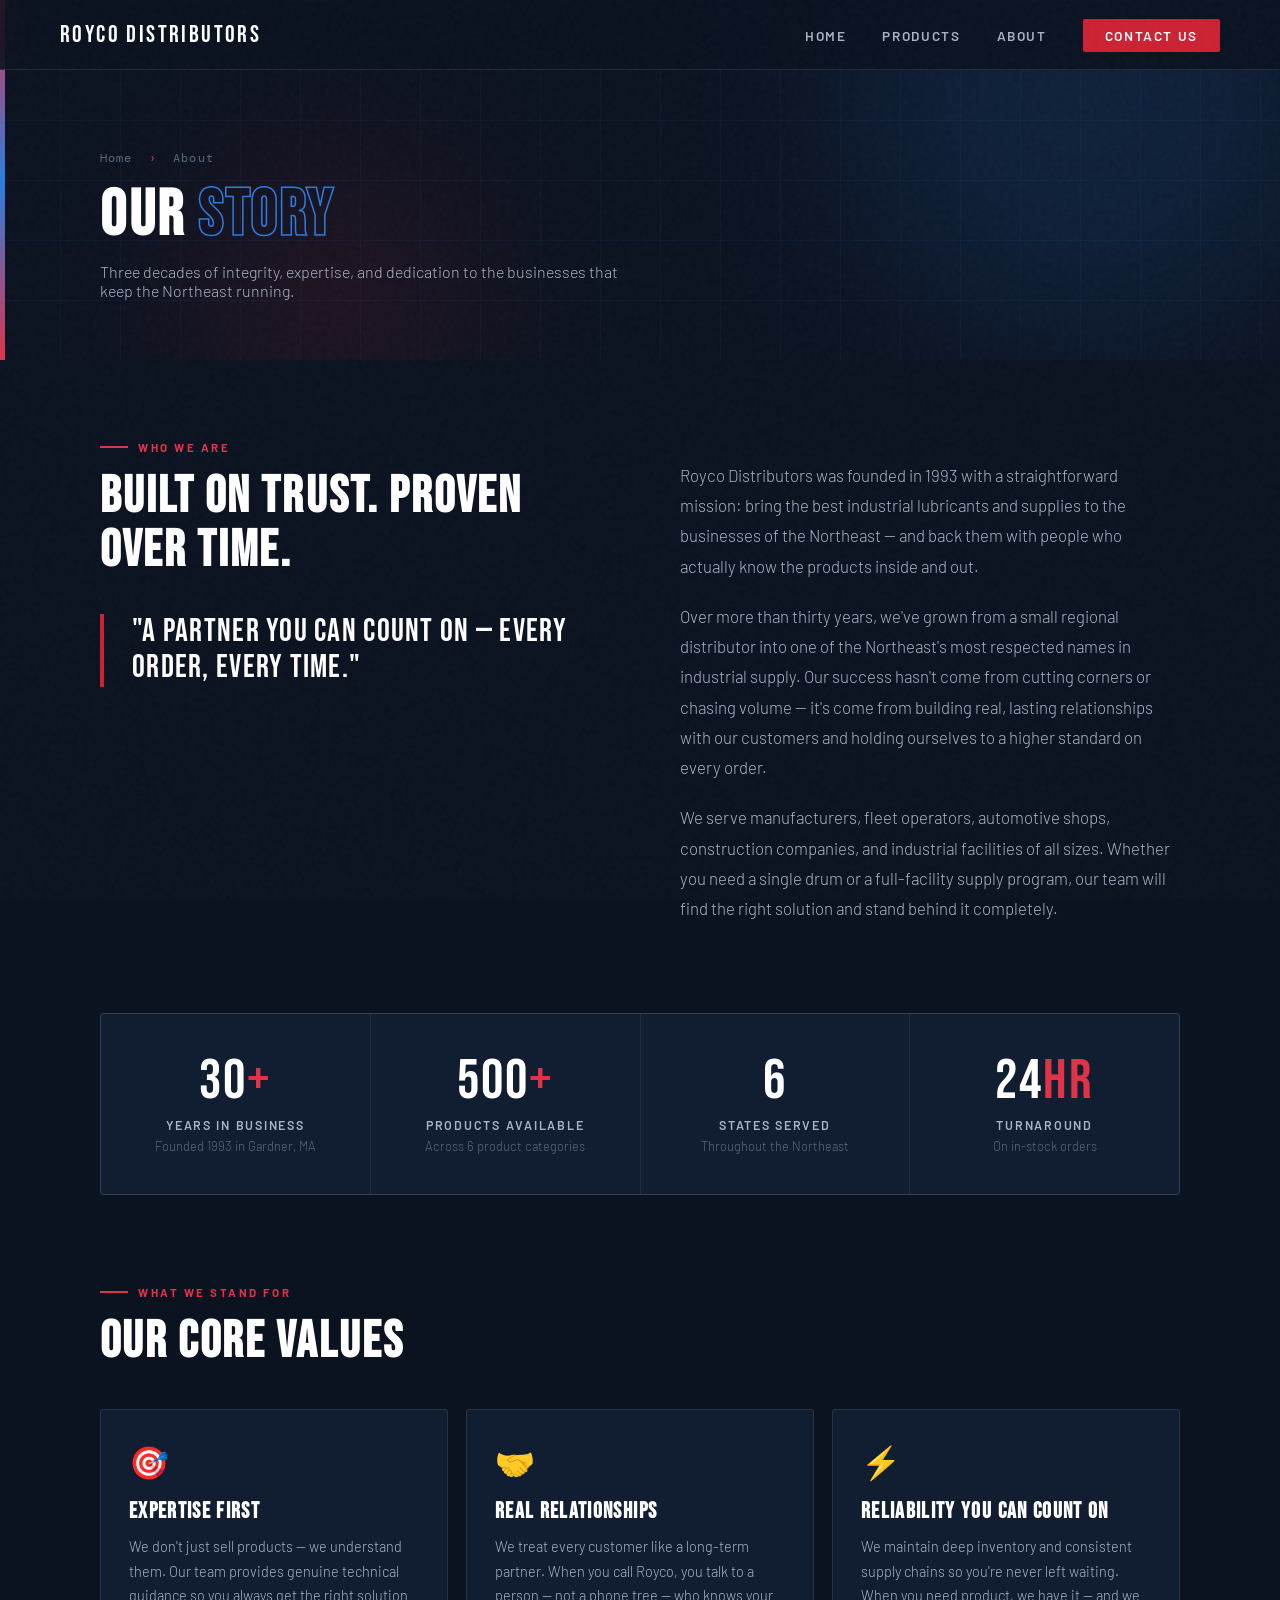
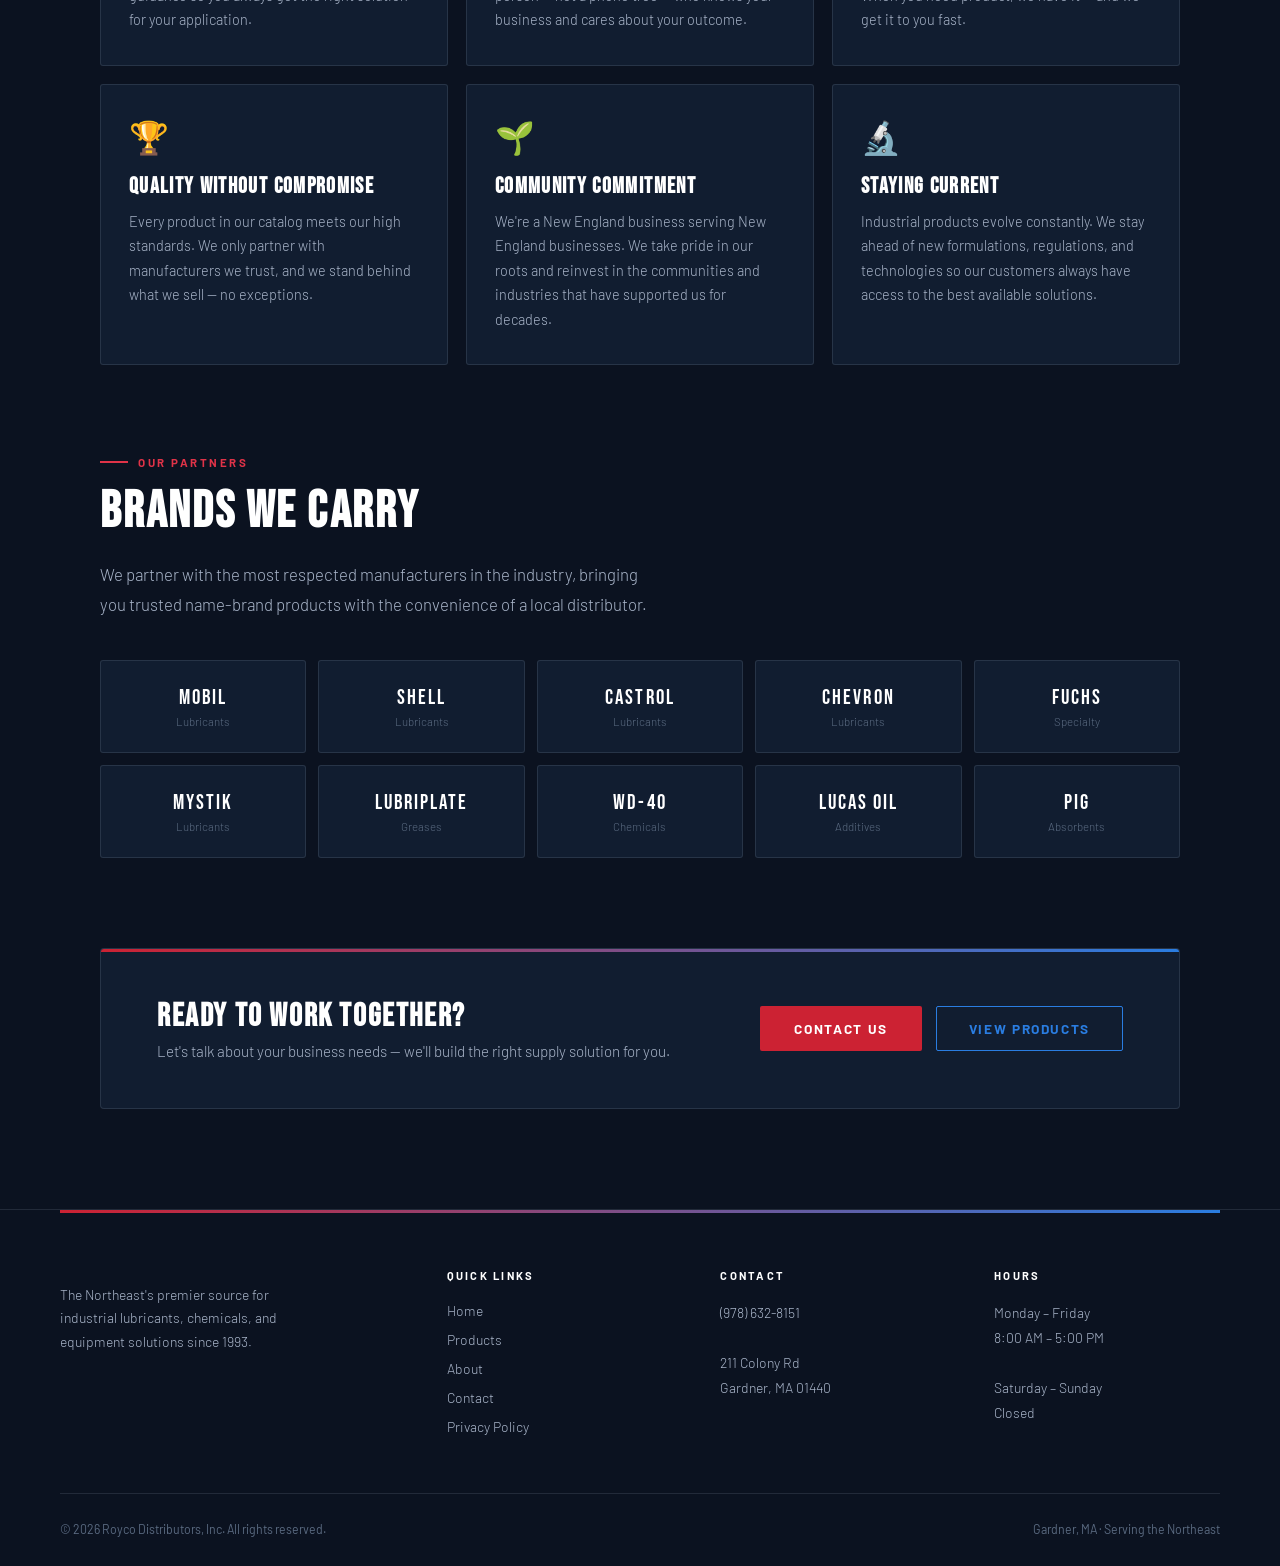
==== pages/about.html @ 805f0af8 "new" ====
<!DOCTYPE html>
<html lang="en">
<head>
    <link rel="icon" href="../favicon.ico" type="image/x-icon">
    <meta charset="UTF-8" />
    <meta name="viewport" content="width=device-width, initial-scale=1.0" />
    <title>About | Royco Distributors</title>
    <meta name="description" content="Learn about Royco Distributors — the Northeast's trusted industrial lubricants and equipment solutions partner since 1993." />
    <link rel="preconnect" href="https://fonts.googleapis.com">
    <link rel="preconnect" href="https://fonts.gstatic.com" crossorigin>
    <link href="https://fonts.googleapis.com/css2?family=Bebas+Neue&family=Barlow:ital,wght@0,300;0,400;0,600;0,700;1,300&family=DM+Mono:wght@300;400&display=swap" rel="stylesheet">
    <link rel="stylesheet" href="../styles.css">
    <style>
        /* ── PAGE HERO ── */
        .page-hero {
            min-height: 360px;
            display: flex;
            align-items: flex-end;
            position: relative;
            overflow: hidden;
            padding-top: 70px;
        }
        .page-hero-grid {
            position: absolute;
            inset: 0;
            background-image:
                linear-gradient(rgba(42,125,225,0.06) 1px, transparent 1px),
                linear-gradient(90deg, rgba(42,125,225,0.06) 1px, transparent 1px);
            background-size: 60px 60px;
            animation: gridPan 22s linear infinite;
        }
        .page-hero-orb {
            position: absolute;
            border-radius: 50%;
            filter: blur(90px);
            opacity: 0.13;
        }
        .page-hero-orb-1 {
            width: 500px; height: 500px;
            background: var(--blue-bright);
            top: -150px; right: -60px;
        }
        .page-hero-orb-2 {
            width: 280px; height: 280px;
            background: var(--red-mid);
            bottom: -80px; left: 15%;
        }
        .page-hero-stripe {
            position: absolute;
            left: 0; top: 0; bottom: 0;
            width: 5px;
            background: linear-gradient(to bottom, var(--red-bright), var(--blue-bright), var(--red-bright));
        }
        .page-hero-inner {
            position: relative;
            z-index: 10;
            max-width: 1200px;
            margin: 0 auto;
            padding: 60px 60px 60px;
            width: 100%;
        }
        .breadcrumb {
            font-family: 'DM Mono', monospace;
            font-size: 0.72rem;
            letter-spacing: 0.1em;
            color: var(--steel);
            margin-bottom: 18px;
        }
        .breadcrumb a { color: var(--steel); text-decoration: none; transition: color 0.25s; }
        .breadcrumb a:hover { color: var(--blue-bright); }
        .breadcrumb span { color: var(--red-bright); margin: 0 8px; }
        .page-title {
            font-family: 'Bebas Neue', sans-serif;
            font-size: clamp(3rem, 5vw, 5rem);
            letter-spacing: 0.04em;
            color: var(--white);
            line-height: 1;
        }
        .page-title em {
            color: transparent;
            -webkit-text-stroke: 1.5px var(--blue-bright);
            font-style: normal;
        }
        .page-subtitle {
            margin-top: 14px;
            font-size: 1rem;
            font-weight: 300;
            color: var(--silver);
            max-width: 520px;
        }

        /* ── ABOUT CONTENT ── */
        .about-content {
            max-width: 1200px;
            margin: 0 auto;
            padding: 80px 60px 100px;
        }

        /* Story section */
        .story-grid {
            display: grid;
            grid-template-columns: 1fr 1fr;
            gap: 80px;
            align-items: start;
            margin-bottom: 90px;
        }
        .story-text .section-body { margin-top: 0; }
        .story-text p + p { margin-top: 18px; }
        .story-pull {
            font-family: 'Bebas Neue', sans-serif;
            font-size: 2rem;
            letter-spacing: 0.04em;
            color: var(--white);
            line-height: 1.15;
            border-left: 4px solid var(--red-mid);
            padding-left: 28px;
            margin: 36px 0;
        }

        /* Stats row */
        .stats-row {
            display: grid;
            grid-template-columns: repeat(4, 1fr);
            gap: 1px;
            background: var(--divider);
            border: 1px solid var(--divider);
            border-radius: 4px;
            overflow: hidden;
            margin-bottom: 90px;
        }
        .stat-block {
            background: var(--navy-mid);
            padding: 40px 30px;
            text-align: center;
            transition: background 0.3s;
        }
        .stat-block:hover { background: var(--navy-light); }
        .stat-block-num {
            font-family: 'Bebas Neue', sans-serif;
            font-size: 3.5rem;
            letter-spacing: 0.04em;
            color: var(--white);
            line-height: 1;
        }
        .stat-block-num span { color: var(--red-bright); }
        .stat-block-label {
            font-size: 0.78rem;
            font-weight: 600;
            letter-spacing: 0.14em;
            text-transform: uppercase;
            color: var(--silver);
            margin-top: 8px;
        }
        .stat-block-sub {
            font-size: 0.8rem;
            font-weight: 300;
            color: var(--steel);
            margin-top: 6px;
        }

        /* Values section */
        .values-section { margin-bottom: 90px; }
        .values-grid {
            display: grid;
            grid-template-columns: repeat(3, 1fr);
            gap: 18px;
            margin-top: 40px;
        }
        .value-card {
            background: var(--navy-mid);
            border: 1px solid var(--divider);
            border-radius: 3px;
            padding: 32px 28px;
            position: relative;
            overflow: hidden;
            transition: border-color 0.3s, transform 0.3s;
        }
        .value-card::after {
            content: '';
            position: absolute;
            bottom: 0; left: 0; right: 0;
            height: 3px;
            background: linear-gradient(90deg, var(--red-mid), var(--blue-bright));
            transform: scaleX(0);
            transform-origin: left;
            transition: transform 0.4s cubic-bezier(0.23,1,0.32,1);
        }
        .value-card:hover {
            border-color: rgba(42,125,225,0.3);
            transform: translateY(-3px);
        }
        .value-card:hover::after { transform: scaleX(1); }
        .value-icon { font-size: 2rem; margin-bottom: 16px; }
        .value-card h3 {
            font-family: 'Bebas Neue', sans-serif;
            font-size: 1.4rem;
            letter-spacing: 0.06em;
            color: var(--white);
            margin-bottom: 10px;
        }
        .value-card p {
            font-size: 0.9rem;
            font-weight: 300;
            color: var(--silver);
            line-height: 1.7;
        }

        /* Brands section */
        .brands-section { margin-bottom: 90px; }
        .brands-grid {
            display: grid;
            grid-template-columns: repeat(5, 1fr);
            gap: 12px;
            margin-top: 40px;
        }
        .brand-card {
            background: var(--navy-mid);
            border: 1px solid var(--divider);
            border-radius: 3px;
            padding: 24px 16px;
            text-align: center;
            transition: border-color 0.3s, transform 0.3s;
        }
        .brand-card:hover {
            border-color: var(--blue-bright);
            transform: translateY(-2px);
        }
        .brand-card-name {
            font-family: 'Bebas Neue', sans-serif;
            font-size: 1.3rem;
            letter-spacing: 0.1em;
            color: var(--white);
        }
        .brand-card-type {
            font-size: 0.72rem;
            font-weight: 300;
            color: var(--steel);
            margin-top: 4px;
        }

        /* CTA strip */
        .about-cta {
            background: var(--navy-mid);
            border: 1px solid var(--divider);
            border-radius: 4px;
            padding: 48px 56px;
            display: flex;
            align-items: center;
            justify-content: space-between;
            gap: 30px;
            flex-wrap: wrap;
            position: relative;
            overflow: hidden;
        }
        .about-cta::before {
            content: '';
            position: absolute;
            top: 0; left: 0; right: 0;
            height: 3px;
            background: linear-gradient(90deg, var(--red-mid), var(--blue-bright));
        }
        .about-cta h3 {
            font-family: 'Bebas Neue', sans-serif;
            font-size: 2rem;
            letter-spacing: 0.05em;
            color: var(--white);
        }
        .about-cta p {
            font-size: 0.95rem;
            font-weight: 300;
            color: var(--silver);
            margin-top: 6px;
        }

        /* ── RESPONSIVE ── */
        @media (max-width: 960px) {
            .page-hero-inner { padding: 48px 24px 48px; }
            .about-content { padding: 60px 24px 80px; }
            .story-grid { grid-template-columns: 1fr; gap: 40px; }
            .stats-row { grid-template-columns: 1fr 1fr; }
            .values-grid { grid-template-columns: 1fr 1fr; }
            .brands-grid { grid-template-columns: repeat(3, 1fr); }
            .about-cta { padding: 36px 28px; }
        }
        @media (max-width: 560px) {
            .values-grid { grid-template-columns: 1fr; }
            .brands-grid { grid-template-columns: repeat(2, 1fr); }
            .stats-row { grid-template-columns: 1fr; }
        }
    </style>
</head>
<body>

    <!-- ── NAVBAR ── -->
    <header class="navbar" id="navbar">
        <a href="../index.html" class="nav-logo">
            <img src="../images/logo.png" alt="Royco Distributors Logo" onerror="this.style.display='none'">
            <span class="nav-logo-text">Royco Distributors</span>
        </a>
        <button class="menu-toggle" id="menuToggle" aria-label="Toggle menu">
            <span></span><span></span><span></span>
        </button>
        <ul class="nav-links" id="navMenu">
            <li><a href="../index.html">Home</a></li>
            <li><a href="products.html">Products</a></li>
            <li><a href="about.html">About</a></li>
            <li><a href="contact.html" class="nav-cta">Contact Us</a></li>
        </ul>
    </header>

    <!-- ── PAGE HERO ── -->
    <section class="page-hero">
        <div class="page-hero-grid"></div>
        <div class="page-hero-orb page-hero-orb-1"></div>
        <div class="page-hero-orb page-hero-orb-2"></div>
        <div class="page-hero-stripe"></div>
        <div class="page-hero-inner">
            <div class="breadcrumb">
                <a href="../index.html">Home</a>
                <span>›</span>
                About
            </div>
            <h1 class="page-title">Our <em>Story</em></h1>
            <p class="page-subtitle">Three decades of integrity, expertise, and dedication to the businesses that keep the Northeast running.</p>
        </div>
    </section>

    <!-- ── MAIN CONTENT ── -->
    <main class="about-content">

        <!-- STORY -->
        <div class="story-grid">
            <div class="reveal-left">
                <div class="section-label">Who We Are</div>
                <h2 class="section-title">Built on Trust. Proven Over Time.</h2>
                <div class="story-pull">"A partner you can count on — every order, every time."</div>
            </div>
            <div class="reveal">
                <p class="section-body">
                    Royco Distributors was founded in 1993 with a straightforward mission: bring the best industrial lubricants and supplies to the businesses of the Northeast — and back them with people who actually know the products inside and out.
                </p>
                <p class="section-body">
                    Over more than thirty years, we've grown from a small regional distributor into one of the Northeast's most respected names in industrial supply. Our success hasn't come from cutting corners or chasing volume — it's come from building real, lasting relationships with our customers and holding ourselves to a higher standard on every order.
                </p>
                <p class="section-body">
                    We serve manufacturers, fleet operators, automotive shops, construction companies, and industrial facilities of all sizes. Whether you need a single drum or a full-facility supply program, our team will find the right solution and stand behind it completely.
                </p>
            </div>
        </div>

        <!-- STATS -->
        <div class="stats-row reveal">
            <div class="stat-block">
                <div class="stat-block-num">30<span>+</span></div>
                <div class="stat-block-label">Years in Business</div>
                <div class="stat-block-sub">Founded 1993 in Gardner, MA</div>
            </div>
            <div class="stat-block">
                <div class="stat-block-num">500<span>+</span></div>
                <div class="stat-block-label">Products Available</div>
                <div class="stat-block-sub">Across 6 product categories</div>
            </div>
            <div class="stat-block">
                <div class="stat-block-num">6</div>
                <div class="stat-block-label">States Served</div>
                <div class="stat-block-sub">Throughout the Northeast</div>
            </div>
            <div class="stat-block">
                <div class="stat-block-num">24<span>hr</span></div>
                <div class="stat-block-label">Turnaround</div>
                <div class="stat-block-sub">On in-stock orders</div>
            </div>
        </div>

        <!-- VALUES -->
        <div class="values-section">
            <div class="reveal">
                <div class="section-label">What We Stand For</div>
                <h2 class="section-title">Our Core Values</h2>
            </div>
            <div class="values-grid">
                <div class="value-card reveal">
                    <div class="value-icon">🎯</div>
                    <h3>Expertise First</h3>
                    <p>We don't just sell products — we understand them. Our team provides genuine technical guidance so you always get the right solution for your application.</p>
                </div>
                <div class="value-card reveal" style="transition-delay:0.1s">
                    <div class="value-icon">🤝</div>
                    <h3>Real Relationships</h3>
                    <p>We treat every customer like a long-term partner. When you call Royco, you talk to a person — not a phone tree — who knows your business and cares about your outcome.</p>
                </div>
                <div class="value-card reveal" style="transition-delay:0.2s">
                    <div class="value-icon">⚡</div>
                    <h3>Reliability You Can Count On</h3>
                    <p>We maintain deep inventory and consistent supply chains so you're never left waiting. When you need product, we have it — and we get it to you fast.</p>
                </div>
                <div class="value-card reveal" style="transition-delay:0.3s">
                    <div class="value-icon">🏆</div>
                    <h3>Quality Without Compromise</h3>
                    <p>Every product in our catalog meets our high standards. We only partner with manufacturers we trust, and we stand behind what we sell — no exceptions.</p>
                </div>
                <div class="value-card reveal" style="transition-delay:0.4s">
                    <div class="value-icon">🌱</div>
                    <h3>Community Commitment</h3>
                    <p>We're a New England business serving New England businesses. We take pride in our roots and reinvest in the communities and industries that have supported us for decades.</p>
                </div>
                <div class="value-card reveal" style="transition-delay:0.5s">
                    <div class="value-icon">🔬</div>
                    <h3>Staying Current</h3>
                    <p>Industrial products evolve constantly. We stay ahead of new formulations, regulations, and technologies so our customers always have access to the best available solutions.</p>
                </div>
            </div>
        </div>

        <!-- BRANDS -->
        <div class="brands-section">
            <div class="reveal">
                <div class="section-label">Our Partners</div>
                <h2 class="section-title">Brands We Carry</h2>
                <p class="section-body" style="max-width:560px">We partner with the most respected manufacturers in the industry, bringing you trusted name-brand products with the convenience of a local distributor.</p>
            </div>
            <div class="brands-grid reveal">
                <div class="brand-card"><div class="brand-card-name">Mobil</div><div class="brand-card-type">Lubricants</div></div>
                <div class="brand-card"><div class="brand-card-name">Shell</div><div class="brand-card-type">Lubricants</div></div>
                <div class="brand-card"><div class="brand-card-name">Castrol</div><div class="brand-card-type">Lubricants</div></div>
                <div class="brand-card"><div class="brand-card-name">Chevron</div><div class="brand-card-type">Lubricants</div></div>
                <div class="brand-card"><div class="brand-card-name">Fuchs</div><div class="brand-card-type">Specialty</div></div>
                <div class="brand-card"><div class="brand-card-name">Mystik</div><div class="brand-card-type">Lubricants</div></div>
                <div class="brand-card"><div class="brand-card-name">Lubriplate</div><div class="brand-card-type">Greases</div></div>
                <div class="brand-card"><div class="brand-card-name">WD-40</div><div class="brand-card-type">Chemicals</div></div>
                <div class="brand-card"><div class="brand-card-name">Lucas Oil</div><div class="brand-card-type">Additives</div></div>
                <div class="brand-card"><div class="brand-card-name">PIG</div><div class="brand-card-type">Absorbents</div></div>
            </div>
        </div>

        <!-- CTA -->
        <div class="about-cta reveal">
            <div>
                <h3>Ready to Work Together?</h3>
                <p>Let's talk about your business needs — we'll build the right supply solution for you.</p>
            </div>
            <div style="display:flex;gap:14px;flex-wrap:wrap;">
                <a href="contact.html" class="btn-primary">Contact Us</a>
                <a href="products.html" class="btn-outline">View Products</a>
            </div>
        </div>

    </main>

    <!-- ── FOOTER ── -->
    <footer class="footer">
        <div class="footer-accent-line"></div>
        <div class="footer-inner">
            <div class="footer-brand">
                <img src="../images/logo.png" alt="Royco Distributors" onerror="this.style.display='none'">
                <p>The Northeast's premier source for industrial lubricants, chemicals, and equipment solutions since 1993.</p>
            </div>
            <div class="footer-col">
                <h5>Quick Links</h5>
                <ul>
                    <li><a href="../index.html">Home</a></li>
                    <li><a href="products.html">Products</a></li>
                    <li><a href="about.html">About</a></li>
                    <li><a href="contact.html">Contact</a></li>
                    <li><a href="privacy.html">Privacy Policy</a></li>
                </ul>
            </div>
            <div class="footer-col">
                <h5>Contact</h5>
                <p>
                    <a href="tel:+19786328151">(978) 632-8151</a><br><br>
                    211 Colony Rd<br>Gardner, MA 01440
                </p>
            </div>
            <div class="footer-col">
                <h5>Hours</h5>
                <p>Monday – Friday<br>8:00 AM – 5:00 PM<br><br>Saturday – Sunday<br>Closed</p>
            </div>
        </div>
        <div class="footer-bottom">
            <p>© <span id="year"></span> Royco Distributors, Inc. All rights reserved.</p>
            <p>Gardner, MA · Serving the Northeast</p>
        </div>
    </footer>

    <script src="../main.js"></script>
</body>
</html>
---- styles.css ----
/* ════════════════════════════════════════════
   ROYCO DISTRIBUTORS — styles.css
   Theme: Navy base · Red & Blue accents
════════════════════════════════════════════ */

:root {
    --navy:       #0b1220;
    --navy-mid:   #111d30;
    --navy-light: #1a2d4a;
    --blue:       #1a4a8a;
    --blue-mid:   #1e5cad;
    --blue-bright:#2a7de1;
    --blue-glow:  rgba(42,125,225,0.25);
    --red:        #b01c2e;
    --red-mid:    #cc2233;
    --red-bright: #e03348;
    --red-glow:   rgba(204,34,51,0.25);
    --white:      #ffffff;
    --off-white:  #eef2f8;
    --silver:     #a8b4c8;
    --steel:      #5a6a80;
    --divider:    rgba(168,180,200,0.15);
}

/* ── RESET & BASE ── */
*, *::before, *::after { box-sizing: border-box; margin: 0; padding: 0; }
html { scroll-behavior: smooth; }

body {
    background: var(--navy);
    color: var(--off-white);
    font-family: 'Barlow', sans-serif;
    overflow-x: hidden;
}

/* ── NOISE TEXTURE OVERLAY ── */
body::after {
    content: '';
    position: fixed;
    inset: 0;
    background-image: url("data:image/svg+xml,%3Csvg viewBox='0 0 200 200' xmlns='http://www.w3.org/2000/svg'%3E%3Cfilter id='n'%3E%3CfeTurbulence type='fractalNoise' baseFrequency='0.85' numOctaves='4' stitchTiles='stitch'/%3E%3C/filter%3E%3Crect width='100%25' height='100%25' filter='url(%23n)'/%3E%3C/svg%3E");
    opacity: 0.03;
    pointer-events: none;
    z-index: 9000;
}

/* ════════════════════════════════
   NAVBAR
════════════════════════════════ */
.navbar {
    position: fixed;
    top: 0; left: 0; right: 0;
    z-index: 500;
    height: 70px;
    display: flex;
    align-items: center;
    justify-content: space-between;
    padding: 0 60px;
    background: rgba(11,18,32,0.85);
    backdrop-filter: blur(16px);
    border-bottom: 1px solid var(--divider);
    transition: background 0.4s ease, border-color 0.4s;
}
.navbar.scrolled {
    background: rgba(11,18,32,0.98);
    border-bottom-color: rgba(42,125,225,0.25);
}
.nav-logo {
    display: flex;
    align-items: center;
    gap: 12px;
    text-decoration: none;
}
.nav-logo img {
    height: 42px;
    object-fit: contain;
}
.nav-logo-text {
    font-family: 'Bebas Neue', sans-serif;
    font-size: 1.5rem;
    letter-spacing: 0.1em;
    color: var(--white);
}
.nav-links {
    display: flex;
    gap: 36px;
    list-style: none;
}
.nav-links a {
    text-decoration: none;
    font-size: 0.85rem;
    font-weight: 600;
    letter-spacing: 0.12em;
    text-transform: uppercase;
    color: var(--silver);
    position: relative;
    transition: color 0.25s;
}
.nav-links a::after {
    content: '';
    position: absolute;
    bottom: -4px; left: 0; right: 0;
    height: 2px;
    background: var(--red-bright);
    transform: scaleX(0);
    transform-origin: left;
    transition: transform 0.3s cubic-bezier(0.23,1,0.32,1);
}
.nav-links a:hover { color: var(--white); }
.nav-links a:hover::after { transform: scaleX(1); }
.nav-cta {
    background: var(--red-mid) !important;
    color: var(--white) !important;
    padding: 8px 22px;
    border-radius: 2px;
}
.nav-cta::after { display: none !important; }
.nav-cta:hover { background: var(--red-bright) !important; }

.menu-toggle {
    display: none;
    flex-direction: column;
    gap: 5px;
    background: none;
    border: none;
    cursor: pointer;
    padding: 6px;
}
.menu-toggle span {
    display: block;
    width: 26px; height: 2px;
    background: var(--silver);
    transition: all 0.3s;
}

/* ════════════════════════════════
   HERO
════════════════════════════════ */
.hero {
    min-height: 100vh;
    display: flex;
    align-items: center;
    position: relative;
    overflow: hidden;
    padding-top: 70px;
}

.hero-grid {
    position: absolute;
    inset: 0;
    background-image:
        linear-gradient(rgba(42,125,225,0.06) 1px, transparent 1px),
        linear-gradient(90deg, rgba(42,125,225,0.06) 1px, transparent 1px);
    background-size: 60px 60px;
    animation: gridPan 22s linear infinite;
}
@keyframes gridPan {
    0%   { background-position: 0 0; }
    100% { background-position: 60px 60px; }
}

.hero-accent {
    position: absolute;
    top: 0; right: 0;
    width: 45%;
    height: 100%;
    background: linear-gradient(135deg, transparent 0%, var(--navy-light) 40%, var(--blue) 100%);
    clip-path: polygon(20% 0, 100% 0, 100% 100%, 0% 100%);
    opacity: 0.4;
}

.hero-orb {
    position: absolute;
    border-radius: 50%;
    filter: blur(80px);
    opacity: 0.16;
    animation: orbFloat 8s ease-in-out infinite;
}
.hero-orb-1 {
    width: 520px; height: 520px;
    background: var(--blue-bright);
    top: -80px; right: 8%;
}
.hero-orb-2 {
    width: 320px; height: 320px;
    background: var(--red-mid);
    bottom: 8%; left: 4%;
    animation-delay: -3.5s;
}
@keyframes orbFloat {
    0%, 100% { transform: translateY(0) scale(1); }
    50%       { transform: translateY(-28px) scale(1.04); }
}

.hero-stripe {
    position: absolute;
    left: 0; top: 0; bottom: 0;
    width: 5px;
    background: linear-gradient(to bottom, var(--red-bright), var(--blue-bright), var(--red-bright));
}

.hero-inner {
    position: relative;
    z-index: 10;
    max-width: 1200px;
    margin: 0 auto;
    padding: 0 60px;
    display: grid;
    grid-template-columns: 1.1fr 0.9fr;
    gap: 60px;
    align-items: center;
}

.hero-badge {
    display: inline-flex;
    align-items: center;
    gap: 8px;
    background: rgba(176,28,46,0.12);
    border: 1px solid rgba(224,51,72,0.3);
    color: var(--red-bright);
    font-size: 0.72rem;
    font-weight: 700;
    letter-spacing: 0.18em;
    text-transform: uppercase;
    padding: 6px 14px;
    border-radius: 2px;
    margin-bottom: 28px;
    animation: fadeUp 0.8s ease both;
}
.hero-badge::before {
    content: '';
    width: 6px; height: 6px;
    background: var(--red-bright);
    border-radius: 50%;
    animation: blink 1.8s ease infinite;
}
@keyframes blink {
    0%, 100% { opacity: 1; }
    50%       { opacity: 0.3; }
}

.hero-title {
    font-family: 'Bebas Neue', sans-serif;
    font-size: clamp(3.5rem, 6vw, 6.2rem);
    line-height: 0.95;
    letter-spacing: 0.02em;
    color: var(--white);
    animation: fadeUp 0.8s 0.15s ease both;
}
.hero-title .outline {
    color: transparent;
    -webkit-text-stroke: 1.5px var(--blue-bright);
}

.hero-sub {
    margin-top: 24px;
    font-size: 1.05rem;
    font-weight: 300;
    line-height: 1.75;
    color: var(--silver);
    max-width: 460px;
    animation: fadeUp 0.8s 0.3s ease both;
}

.hero-actions {
    margin-top: 40px;
    display: flex;
    gap: 16px;
    flex-wrap: wrap;
    animation: fadeUp 0.8s 0.45s ease both;
}

/* ── BUTTONS ── */
.btn-primary {
    background: var(--red-mid);
    color: var(--white);
    padding: 14px 34px;
    text-decoration: none;
    font-weight: 700;
    font-size: 0.85rem;
    letter-spacing: 0.12em;
    text-transform: uppercase;
    border-radius: 2px;
    position: relative;
    overflow: hidden;
    display: inline-block;
    transition: background 0.3s, transform 0.2s;
}
.btn-primary::before {
    content: '';
    position: absolute;
    inset: 0;
    background: linear-gradient(90deg, transparent, rgba(255,255,255,0.1), transparent);
    transform: translateX(-100%);
    transition: transform 0.5s;
}
.btn-primary:hover { background: var(--red-bright); transform: translateY(-2px); }
.btn-primary:hover::before { transform: translateX(100%); }

.btn-outline {
    background: transparent;
    color: var(--blue-bright);
    padding: 13px 32px;
    text-decoration: none;
    font-weight: 700;
    font-size: 0.85rem;
    letter-spacing: 0.12em;
    text-transform: uppercase;
    border-radius: 2px;
    border: 1.5px solid var(--blue-bright);
    display: inline-block;
    transition: background 0.3s, color 0.3s, transform 0.2s;
}
.btn-outline:hover {
    background: var(--blue-bright);
    color: var(--white);
    transform: translateY(-2px);
}

/* ── HERO STATS ── */
.hero-stats {
    display: flex;
    flex-direction: column;
    gap: 20px;
    animation: fadeLeft 0.9s 0.5s ease both;
}
.stat-card {
    background: rgba(17,29,48,0.7);
    border: 1px solid var(--divider);
    border-left: 4px solid var(--red-mid);
    padding: 22px 28px;
    border-radius: 2px;
    backdrop-filter: blur(10px);
    transition: border-left-color 0.3s, transform 0.3s;
}
.stat-card:hover {
    border-left-color: var(--blue-bright);
    transform: translateX(6px);
}
.stat-num {
    font-family: 'Bebas Neue', sans-serif;
    font-size: 3rem;
    letter-spacing: 0.04em;
    color: var(--white);
    line-height: 1;
}
.stat-num sup { color: var(--red-bright); font-size: 1.5rem; }
.stat-label {
    font-size: 0.8rem;
    font-weight: 600;
    letter-spacing: 0.12em;
    text-transform: uppercase;
    color: var(--silver);
    margin-top: 4px;
}

/* ── SCROLL INDICATOR ── */
.scroll-indicator {
    position: absolute;
    bottom: 36px;
    left: 50%;
    transform: translateX(-50%);
    display: flex;
    flex-direction: column;
    align-items: center;
    gap: 8px;
    color: var(--steel);
    font-size: 0.68rem;
    letter-spacing: 0.2em;
    text-transform: uppercase;
    animation: fadeUp 1s 1.2s ease both;
}
.scroll-line {
    width: 1px; height: 48px;
    background: linear-gradient(to bottom, var(--red-bright), transparent);
    animation: scrollPulse 2s ease infinite;
}
@keyframes scrollPulse {
    0%   { opacity: 0; transform: scaleY(0); transform-origin: top; }
    60%  { opacity: 1; }
    100% { opacity: 0; transform: scaleY(1); transform-origin: top; }
}

/* ════════════════════════════════
   BRAND TICKER
════════════════════════════════ */
.trusted-bar {
    background: var(--navy-mid);
    border-top: 1px solid var(--divider);
    border-bottom: 1px solid var(--divider);
    padding: 18px 60px;
    display: flex;
    align-items: center;
    gap: 28px;
    overflow: hidden;
}
.trusted-label {
    font-size: 0.7rem;
    font-weight: 700;
    letter-spacing: 0.2em;
    text-transform: uppercase;
    color: var(--steel);
    white-space: nowrap;
    flex-shrink: 0;
}
.trusted-divider {
    width: 1px; height: 22px;
    background: var(--divider);
    flex-shrink: 0;
}
.brand-scroll { overflow: hidden; flex: 1; display: flex; }
.brand-ticker {
    display: flex;
    gap: 56px;
    animation: ticker 22s linear infinite;
    white-space: nowrap;
}
.brand-ticker span {
    font-family: 'Bebas Neue', sans-serif;
    font-size: 1.1rem;
    letter-spacing: 0.12em;
    color: var(--steel);
    transition: color 0.3s;
    cursor: default;
}
.brand-ticker span:hover { color: var(--blue-bright); }
@keyframes ticker {
    0%   { transform: translateX(0); }
    100% { transform: translateX(-50%); }
}

/* ════════════════════════════════
   SHARED SECTION ELEMENTS
════════════════════════════════ */
.section-label {
    font-size: 0.72rem;
    font-weight: 700;
    letter-spacing: 0.22em;
    text-transform: uppercase;
    color: var(--red-bright);
    margin-bottom: 16px;
    display: flex;
    align-items: center;
    gap: 10px;
}
.section-label::before {
    content: '';
    display: block;
    width: 28px; height: 2px;
    background: var(--red-bright);
}
.section-title {
    font-family: 'Bebas Neue', sans-serif;
    font-size: clamp(2.5rem, 4vw, 3.8rem);
    letter-spacing: 0.04em;
    line-height: 1.05;
    color: var(--white);
}
.section-body {
    margin-top: 20px;
    font-size: 1.05rem;
    font-weight: 300;
    line-height: 1.8;
    color: var(--silver);
}

/* ════════════════════════════════
   ABOUT SECTION
════════════════════════════════ */
.about-section {
    padding: 110px 60px;
    max-width: 1200px;
    margin: 0 auto;
    display: grid;
    grid-template-columns: 1fr 1.15fr;
    gap: 80px;
    align-items: center;
}
.about-cards {
    display: grid;
    grid-template-columns: 1fr 1fr;
    gap: 14px;
}
.about-card {
    background: var(--navy-mid);
    border: 1px solid var(--divider);
    border-radius: 3px;
    padding: 26px 22px;
    position: relative;
    overflow: hidden;
    transition: border-color 0.3s, transform 0.3s;
}
.about-card:first-child { grid-column: span 2; }
.about-card::before {
    content: '';
    position: absolute;
    top: 0; left: 0; right: 0;
    height: 3px;
    background: linear-gradient(90deg, var(--red-mid), var(--blue-bright));
}
.about-card:hover {
    border-color: rgba(42,125,225,0.3);
    transform: translateY(-3px);
}
.about-card-icon { font-size: 1.8rem; margin-bottom: 10px; }
.about-card h4 {
    font-family: 'Bebas Neue', sans-serif;
    font-size: 1.25rem;
    letter-spacing: 0.06em;
    color: var(--white);
    margin-bottom: 7px;
}
.about-card p {
    font-size: 0.88rem;
    font-weight: 300;
    color: var(--silver);
    line-height: 1.65;
}

/* ════════════════════════════════
   PRODUCTS SECTION
════════════════════════════════ */
.products-section {
    background: var(--navy-mid);
    border-top: 1px solid var(--divider);
    border-bottom: 1px solid var(--divider);
    padding: 110px 60px;
}
.products-inner { max-width: 1200px; margin: 0 auto; }
.products-header {
    display: flex;
    align-items: flex-end;
    justify-content: space-between;
    margin-bottom: 56px;
    flex-wrap: wrap;
    gap: 20px;
}
.products-grid {
    display: grid;
    grid-template-columns: repeat(3, 1fr);
    gap: 18px;
}
.product-card {
    background: var(--navy);
    border: 1px solid var(--divider);
    border-radius: 3px;
    padding: 34px 28px 52px;
    position: relative;
    overflow: hidden;
    transition: border-color 0.35s, transform 0.35s, box-shadow 0.35s;
}
.product-card::after {
    content: '';
    position: absolute;
    inset: 0;
    background: linear-gradient(135deg, rgba(26,76,138,0.07), transparent 60%);
    opacity: 0;
    transition: opacity 0.35s;
}
.product-card:hover {
    border-color: var(--blue-bright);
    transform: translateY(-5px);
    box-shadow: 0 20px 60px rgba(42,125,225,0.1);
}
.product-card:hover::after { opacity: 1; }
.product-num {
    font-family: 'DM Mono', monospace;
    font-size: 0.68rem;
    color: var(--steel);
    letter-spacing: 0.1em;
    margin-bottom: 18px;
}
.product-icon {
    width: 46px; height: 46px;
    background: rgba(176,28,46,0.1);
    border: 1px solid rgba(176,28,46,0.22);
    border-radius: 4px;
    display: flex;
    align-items: center;
    justify-content: center;
    font-size: 1.3rem;
    margin-bottom: 18px;
    transition: background 0.3s, border-color 0.3s;
}
.product-card:hover .product-icon {
    background: rgba(42,125,225,0.12);
    border-color: rgba(42,125,225,0.28);
}
.product-card h3 {
    font-family: 'Bebas Neue', sans-serif;
    font-size: 1.45rem;
    letter-spacing: 0.06em;
    color: var(--white);
    margin-bottom: 10px;
}
.product-card p {
    font-size: 0.88rem;
    font-weight: 300;
    color: var(--silver);
    line-height: 1.65;
}
.product-arrow {
    position: absolute;
    bottom: 24px; right: 24px;
    width: 30px; height: 30px;
    border: 1px solid var(--divider);
    border-radius: 50%;
    display: flex;
    align-items: center;
    justify-content: center;
    color: var(--steel);
    font-size: 0.85rem;
    transition: all 0.3s;
}
.product-card:hover .product-arrow {
    border-color: var(--blue-bright);
    color: var(--blue-bright);
    transform: translate(2px, -2px);
}

/* ════════════════════════════════
   WHY ROYCO
════════════════════════════════ */
.why-section {
    padding: 110px 60px;
    max-width: 1200px;
    margin: 0 auto;
}
.why-header { text-align: center; margin-bottom: 56px; }
.why-header .section-label { justify-content: center; }
.why-grid {
    display: grid;
    grid-template-columns: repeat(4, 1fr);
    gap: 1px;
    background: var(--divider);
    border: 1px solid var(--divider);
    border-radius: 4px;
    overflow: hidden;
}
.why-item {
    background: var(--navy);
    padding: 38px 26px;
    transition: background 0.3s;
}
.why-item:hover { background: var(--navy-mid); }
.why-icon { font-size: 1.9rem; margin-bottom: 16px; }
.why-item h4 {
    font-family: 'Bebas Neue', sans-serif;
    font-size: 1.2rem;
    letter-spacing: 0.06em;
    color: var(--white);
    margin-bottom: 10px;
}
.why-item p {
    font-size: 0.87rem;
    font-weight: 300;
    color: var(--silver);
    line-height: 1.65;
}

/* ════════════════════════════════
   CTA SECTION
════════════════════════════════ */
.cta-section {
    position: relative;
    overflow: hidden;
    background: var(--navy-mid);
    border-top: 1px solid var(--divider);
}
.cta-bg {
    position: absolute;
    inset: 0;
    background:
        radial-gradient(ellipse at 15% 50%, rgba(176,28,46,0.15) 0%, transparent 55%),
        radial-gradient(ellipse at 85% 50%, rgba(26,76,138,0.2) 0%, transparent 55%);
}
.cta-inner {
    position: relative;
    z-index: 10;
    max-width: 760px;
    margin: 0 auto;
    padding: 110px 60px;
    text-align: center;
}
.cta-eyebrow {
    font-size: 0.72rem;
    font-weight: 700;
    letter-spacing: 0.2em;
    text-transform: uppercase;
    color: var(--blue-bright);
    margin-bottom: 18px;
}
.cta-title {
    font-family: 'Bebas Neue', sans-serif;
    font-size: clamp(2.8rem, 5vw, 4.5rem);
    letter-spacing: 0.04em;
    color: var(--white);
    line-height: 1.05;
}
.cta-sub {
    margin-top: 18px;
    font-size: 1.05rem;
    font-weight: 300;
    color: var(--silver);
    line-height: 1.7;
}
.cta-actions {
    margin-top: 44px;
    display: flex;
    gap: 16px;
    justify-content: center;
    flex-wrap: wrap;
}
.cta-phone {
    margin-top: 28px;
    font-family: 'DM Mono', monospace;
    font-size: 0.88rem;
    color: var(--steel);
    letter-spacing: 0.08em;
}
.cta-phone a {
    color: var(--blue-bright);
    text-decoration: none;
    transition: color 0.25s;
}
.cta-phone a:hover { color: var(--white); }

/* ════════════════════════════════
   FOOTER
════════════════════════════════ */
.footer {
    background: var(--navy);
    border-top: 1px solid var(--divider);
    padding: 0 60px 30px;
}
.footer-accent-line {
    width: 100%;
    height: 3px;
    background: linear-gradient(90deg, var(--red-mid), var(--blue-bright), var(--red-mid));
    background-size: 200% 100%;
    animation: lineShift 4s linear infinite;
    margin-bottom: 56px;
}
@keyframes lineShift {
    0%   { background-position: 0% 0; }
    100% { background-position: 200% 0; }
}
.footer-inner {
    max-width: 1200px;
    margin: 0 auto;
    display: grid;
    grid-template-columns: 1.5fr 1fr 1fr 1fr;
    gap: 48px;
    padding-bottom: 48px;
    border-bottom: 1px solid var(--divider);
}
.footer-brand img { height: 36px; object-fit: contain; }
.footer-brand p {
    margin-top: 14px;
    font-size: 0.87rem;
    font-weight: 300;
    color: var(--silver);
    line-height: 1.7;
    max-width: 230px;
}
.footer-col h5 {
    font-size: 0.7rem;
    font-weight: 700;
    letter-spacing: 0.2em;
    text-transform: uppercase;
    color: var(--white);
    margin-bottom: 18px;
}
.footer-col ul { list-style: none; }
.footer-col ul li { margin-bottom: 10px; }
.footer-col ul li a, .footer-col a {
    text-decoration: none;
    font-size: 0.87rem;
    font-weight: 300;
    color: var(--silver);
    transition: color 0.25s;
}
.footer-col ul li a:hover, .footer-col a:hover { color: var(--blue-bright); }
.footer-col p {
    font-size: 0.87rem;
    font-weight: 300;
    color: var(--silver);
    line-height: 1.8;
}
.footer-bottom {
    max-width: 1200px;
    margin: 0 auto;
    padding-top: 28px;
    display: flex;
    align-items: center;
    justify-content: space-between;
    flex-wrap: wrap;
    gap: 10px;
}
.footer-bottom p {
    font-size: 0.77rem;
    color: var(--steel);
}

/* ════════════════════════════════
   SCROLL REVEAL ANIMATIONS
════════════════════════════════ */
@keyframes fadeUp {
    from { opacity: 0; transform: translateY(28px); }
    to   { opacity: 1; transform: translateY(0); }
}
@keyframes fadeLeft {
    from { opacity: 0; transform: translateX(36px); }
    to   { opacity: 1; transform: translateX(0); }
}
.reveal {
    opacity: 0;
    transform: translateY(26px);
    transition: opacity 0.7s ease, transform 0.7s ease;
}
.reveal-left {
    opacity: 0;
    transform: translateX(-28px);
    transition: opacity 0.7s ease, transform 0.7s ease;
}
.reveal.visible, .reveal-left.visible {
    opacity: 1;
    transform: none;
}

/* ════════════════════════════════
   RESPONSIVE
════════════════════════════════ */
@media (max-width: 960px) {
    .navbar { padding: 0 24px; }
    .nav-links { display: none; }
    .nav-links.open {
        display: flex;
        flex-direction: column;
        position: fixed;
        top: 70px; left: 0; right: 0;
        background: rgba(11,18,32,0.98);
        border-bottom: 1px solid var(--divider);
        padding: 20px 24px 28px;
        gap: 18px;
        backdrop-filter: blur(16px);
    }
    .menu-toggle { display: flex; }
    .hero-inner { grid-template-columns: 1fr; padding: 30px 24px 60px; gap: 36px; }
    .hero-stats { flex-direction: row; flex-wrap: wrap; gap: 14px; }
    .stat-card { flex: 1; min-width: 140px; }
    .about-section { grid-template-columns: 1fr; padding: 60px 24px; gap: 40px; }
    .products-section { padding: 60px 24px; }
    .products-grid { grid-template-columns: 1fr 1fr; }
    .why-section { padding: 60px 24px; }
    .why-grid { grid-template-columns: 1fr 1fr; }
    .cta-inner { padding: 70px 24px; }
    .footer { padding: 0 24px 24px; }
    .footer-inner { grid-template-columns: 1fr 1fr; gap: 32px; }
    .trusted-bar { padding: 16px 24px; }
}
@media (max-width: 560px) {
    .products-grid { grid-template-columns: 1fr; }
    .why-grid { grid-template-columns: 1fr; }
    .footer-inner { grid-template-columns: 1fr; }
    .about-cards { grid-template-columns: 1fr; }
    .about-card:first-child { grid-column: span 1; }
    .hero-title { font-size: 3rem; }
}
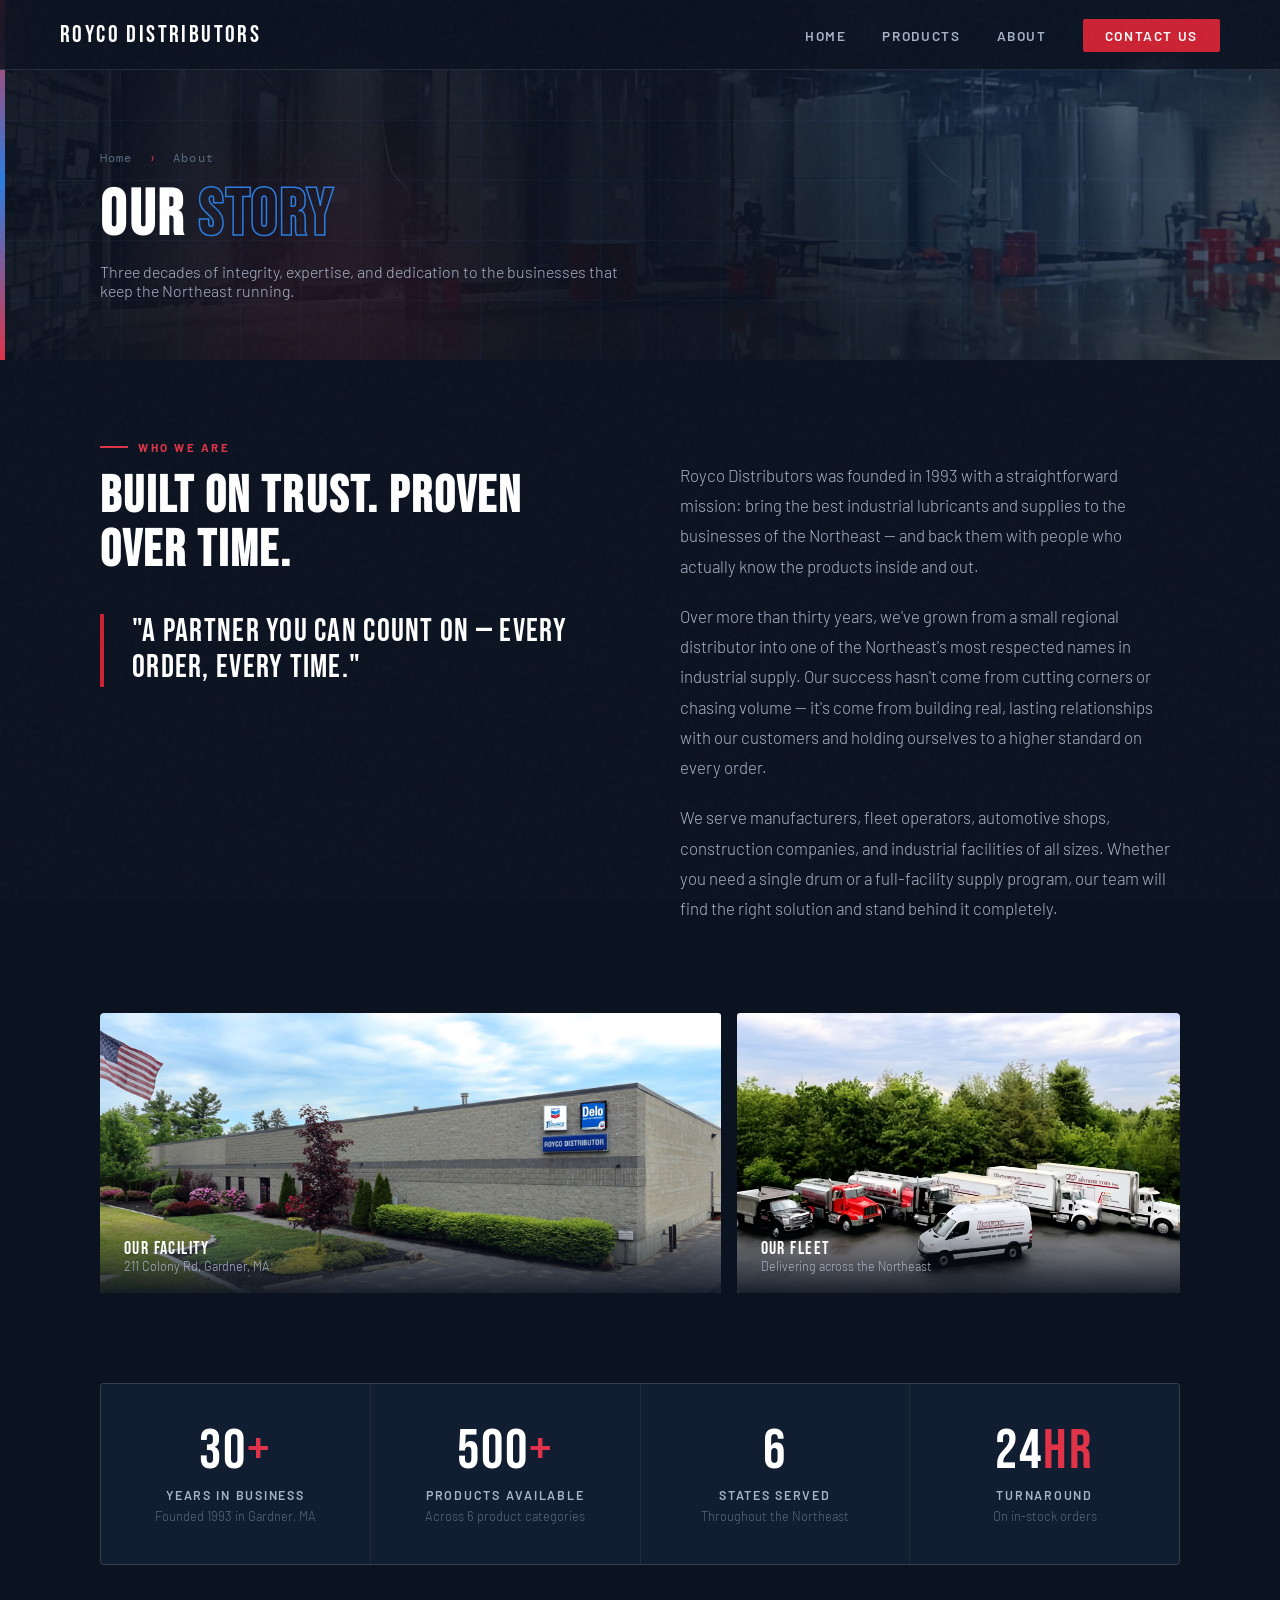
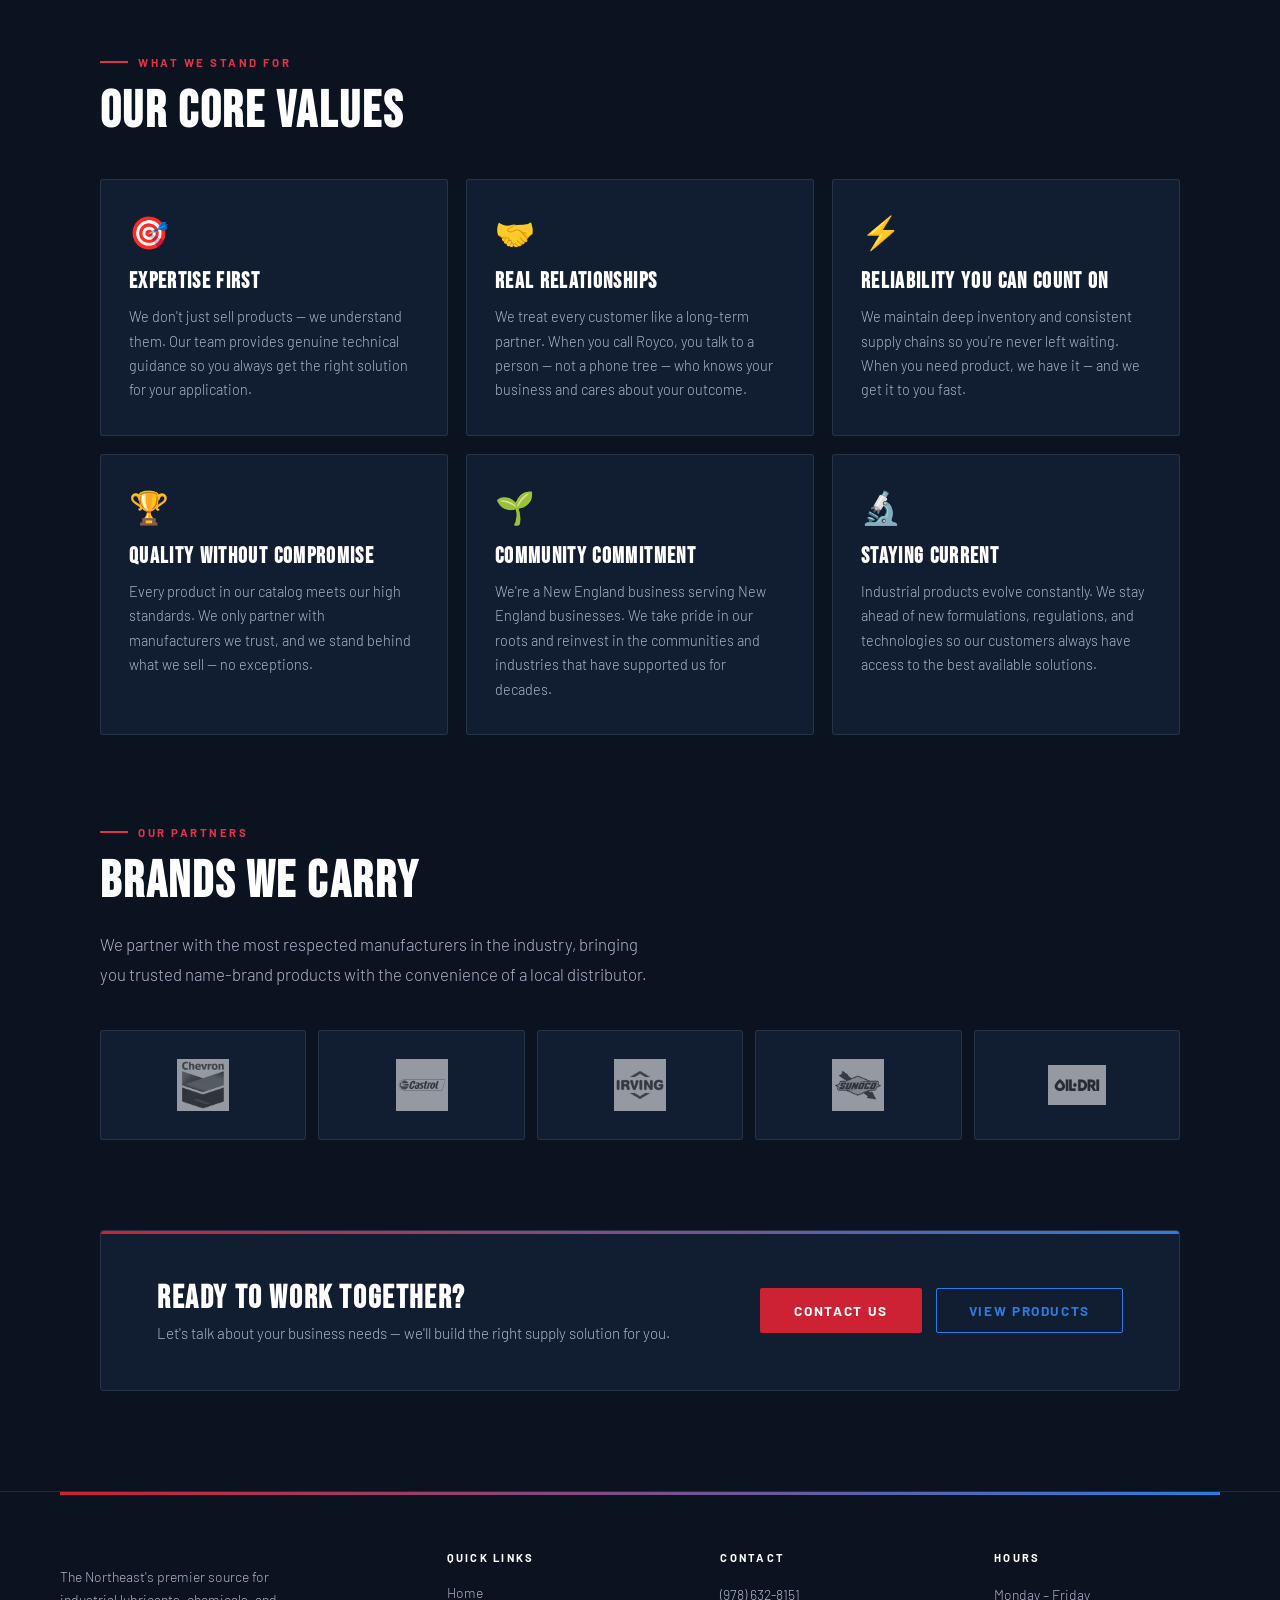
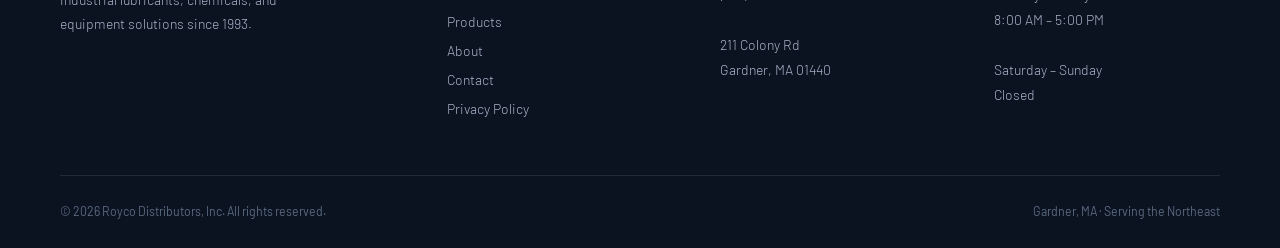
==== commit e9f3f9b0: "images" ====
--- a/pages/about.html
+++ b/pages/about.html
@@ -217,25 +217,25 @@
             background: var(--navy-mid);
             border: 1px solid var(--divider);
             border-radius: 3px;
-            padding: 24px 16px;
-            text-align: center;
+            padding: 28px 20px;
+            display: flex;
+            align-items: center;
+            justify-content: center;
             transition: border-color 0.3s, transform 0.3s;
+        }
+        .brand-card img {
+            filter: grayscale(100%);
+            opacity: 0.55;
+            transition: filter 0.3s, opacity 0.3s;
+            max-width: 100%;
         }
         .brand-card:hover {
             border-color: var(--blue-bright);
             transform: translateY(-2px);
         }
-        .brand-card-name {
-            font-family: 'Bebas Neue', sans-serif;
-            font-size: 1.3rem;
-            letter-spacing: 0.1em;
-            color: var(--white);
-        }
-        .brand-card-type {
-            font-size: 0.72rem;
-            font-weight: 300;
-            color: var(--steel);
-            margin-top: 4px;
+        .brand-card:hover img {
+            filter: grayscale(0%);
+            opacity: 1;
         }
 
         /* CTA strip */
@@ -309,7 +309,8 @@
     </header>
 
     <!-- ── PAGE HERO ── -->
-    <section class="page-hero">
+    <section class="page-hero" style="background-image: url('../images/ss2.png'); background-size: cover; background-position: center 40%;">
+        <div style="position:absolute;inset:0;background:linear-gradient(to right, rgba(11,18,32,0.93) 55%, rgba(11,18,32,0.65));"></div>
         <div class="page-hero-grid"></div>
         <div class="page-hero-orb page-hero-orb-1"></div>
         <div class="page-hero-orb page-hero-orb-2"></div>
@@ -348,6 +349,24 @@
             </div>
         </div>
 
+        <!-- FACILITY & FLEET PHOTOS -->
+        <div class="photo-row reveal" style="display:grid;grid-template-columns:1.4fr 1fr;gap:16px;margin-bottom:90px;border-radius:4px;overflow:hidden;">
+            <div style="position:relative;overflow:hidden;border-radius:3px;">
+                <img src="../images/ss1.png" alt="Royco Distributors facility" style="width:100%;height:280px;object-fit:cover;object-position:center;display:block;transition:transform 0.6s ease;">
+                <div style="position:absolute;bottom:0;left:0;right:0;padding:20px 24px;background:linear-gradient(to top,rgba(11,18,32,0.9),transparent);">
+                    <div style="font-family:'Bebas Neue',sans-serif;font-size:1.1rem;letter-spacing:0.08em;color:var(--white);">Our Facility</div>
+                    <div style="font-size:0.78rem;font-weight:300;color:var(--silver);">211 Colony Rd, Gardner, MA</div>
+                </div>
+            </div>
+            <div style="position:relative;overflow:hidden;border-radius:3px;">
+                <img src="../images/ss3.png" alt="Royco Distributors fleet" style="width:100%;height:280px;object-fit:cover;object-position:center top;display:block;transition:transform 0.6s ease;">
+                <div style="position:absolute;bottom:0;left:0;right:0;padding:20px 24px;background:linear-gradient(to top,rgba(11,18,32,0.9),transparent);">
+                    <div style="font-family:'Bebas Neue',sans-serif;font-size:1.1rem;letter-spacing:0.08em;color:var(--white);">Our Fleet</div>
+                    <div style="font-size:0.78rem;font-weight:300;color:var(--silver);">Delivering across the Northeast</div>
+                </div>
+            </div>
+        </div>
+
         <!-- STATS -->
         <div class="stats-row reveal">
             <div class="stat-block">
@@ -420,16 +439,11 @@
                 <p class="section-body" style="max-width:560px">We partner with the most respected manufacturers in the industry, bringing you trusted name-brand products with the convenience of a local distributor.</p>
             </div>
             <div class="brands-grid reveal">
-                <div class="brand-card"><div class="brand-card-name">Mobil</div><div class="brand-card-type">Lubricants</div></div>
-                <div class="brand-card"><div class="brand-card-name">Shell</div><div class="brand-card-type">Lubricants</div></div>
-                <div class="brand-card"><div class="brand-card-name">Castrol</div><div class="brand-card-type">Lubricants</div></div>
-                <div class="brand-card"><div class="brand-card-name">Chevron</div><div class="brand-card-type">Lubricants</div></div>
-                <div class="brand-card"><div class="brand-card-name">Fuchs</div><div class="brand-card-type">Specialty</div></div>
-                <div class="brand-card"><div class="brand-card-name">Mystik</div><div class="brand-card-type">Lubricants</div></div>
-                <div class="brand-card"><div class="brand-card-name">Lubriplate</div><div class="brand-card-type">Greases</div></div>
-                <div class="brand-card"><div class="brand-card-name">WD-40</div><div class="brand-card-type">Chemicals</div></div>
-                <div class="brand-card"><div class="brand-card-name">Lucas Oil</div><div class="brand-card-type">Additives</div></div>
-                <div class="brand-card"><div class="brand-card-name">PIG</div><div class="brand-card-type">Absorbents</div></div>
+                <div class="brand-card"><img src="../images/chevron.png" alt="Chevron" style="height:52px;width:auto;object-fit:contain;"></div>
+                <div class="brand-card"><img src="../images/castrol.png" alt="Castrol" style="height:52px;width:auto;object-fit:contain;"></div>
+                <div class="brand-card"><img src="../images/irving.png" alt="Irving" style="height:52px;width:auto;object-fit:contain;"></div>
+                <div class="brand-card"><img src="../images/sunoco.png" alt="Sunoco" style="height:52px;width:auto;object-fit:contain;"></div>
+                <div class="brand-card"><img src="../images/logo-oildri-o.png" alt="Oil-Dri" style="height:40px;width:auto;object-fit:contain;"></div>
             </div>
         </div>
 
@@ -485,4 +499,4 @@
 
     <script src="../main.js"></script>
 </body>
-</html>
+</html>
--- a/styles.css
+++ b/styles.css
@@ -411,9 +411,11 @@
 .brand-scroll { overflow: hidden; flex: 1; display: flex; }
 .brand-ticker {
     display: flex;
+    align-items: center;
     gap: 56px;
-    animation: ticker 22s linear infinite;
+    animation: ticker 28s linear infinite;
     white-space: nowrap;
+    will-change: transform;
 }
 .brand-ticker span {
     font-family: 'Bebas Neue', sans-serif;
@@ -422,6 +424,7 @@
     color: var(--steel);
     transition: color 0.3s;
     cursor: default;
+    flex-shrink: 0;
 }
 .brand-ticker span:hover { color: var(--blue-bright); }
 @keyframes ticker {
@@ -866,4 +869,4 @@
     .about-cards { grid-template-columns: 1fr; }
     .about-card:first-child { grid-column: span 1; }
     .hero-title { font-size: 3rem; }
-}
+}
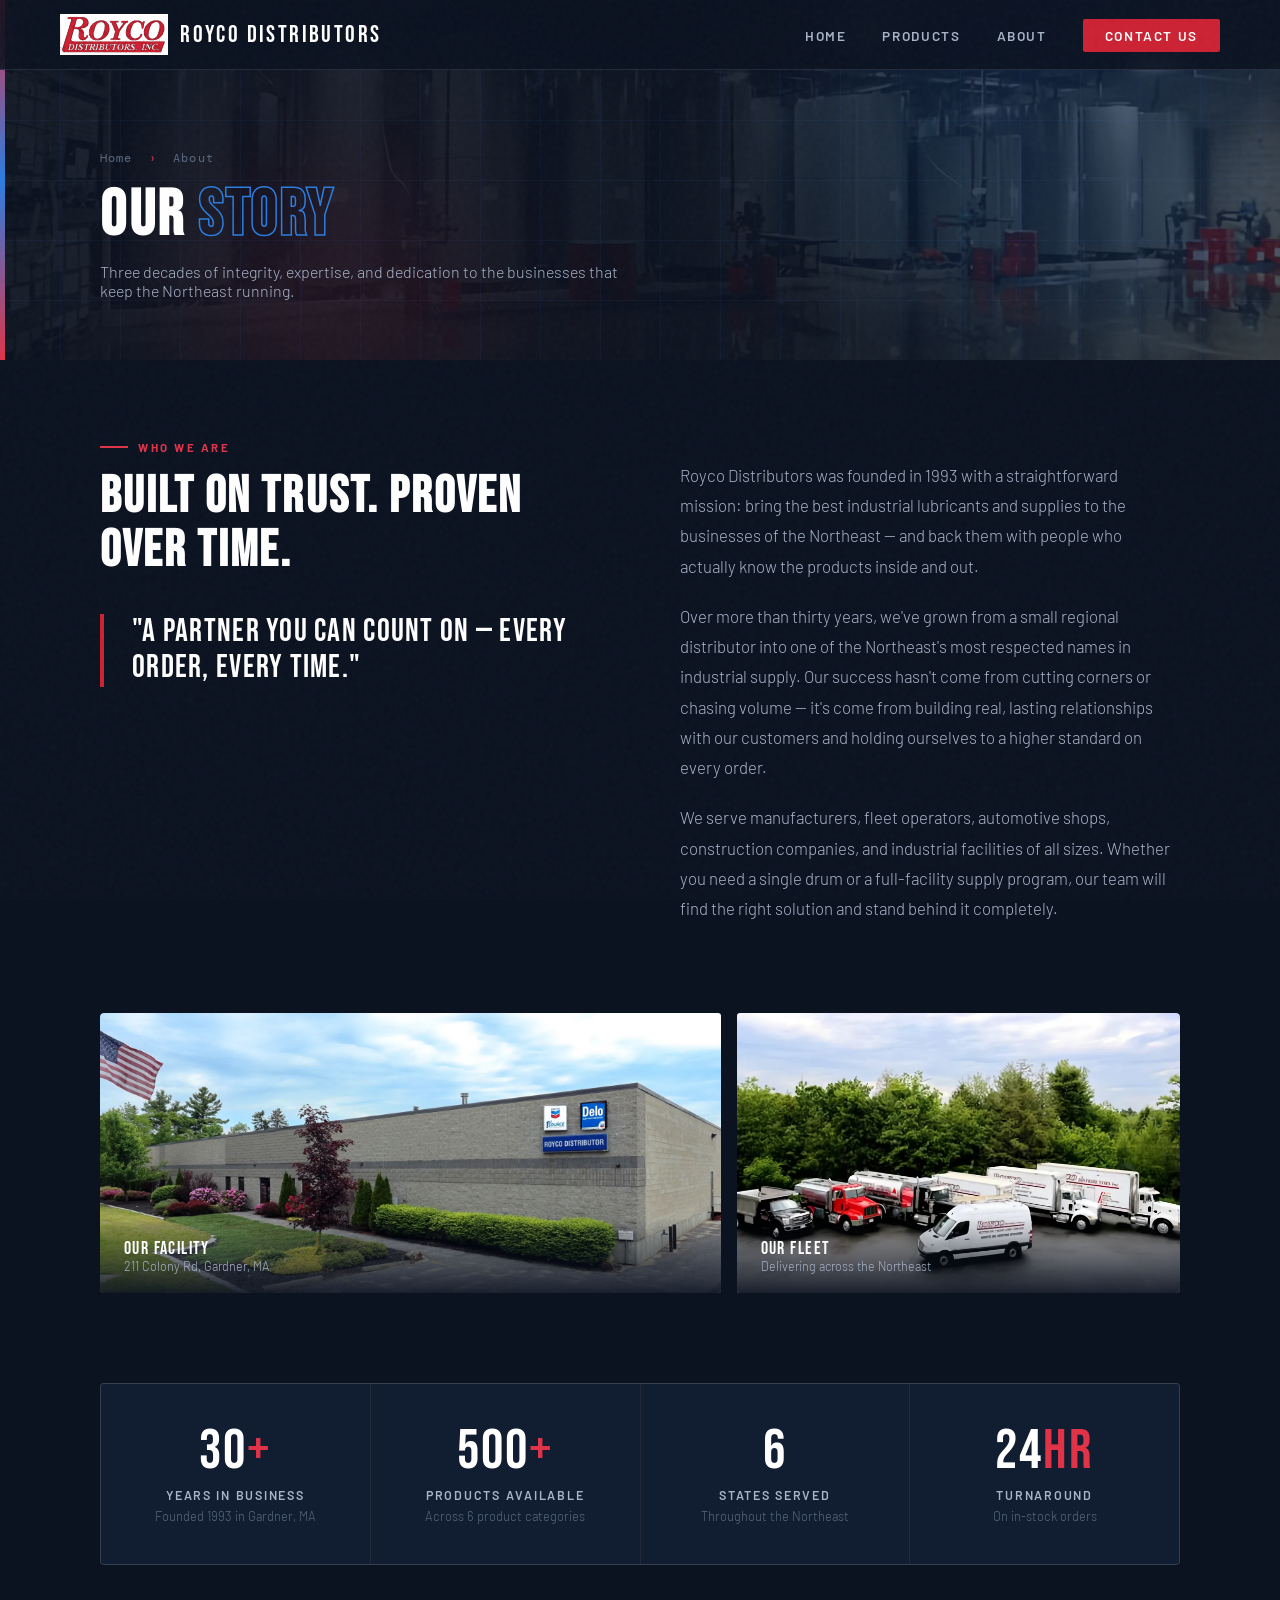
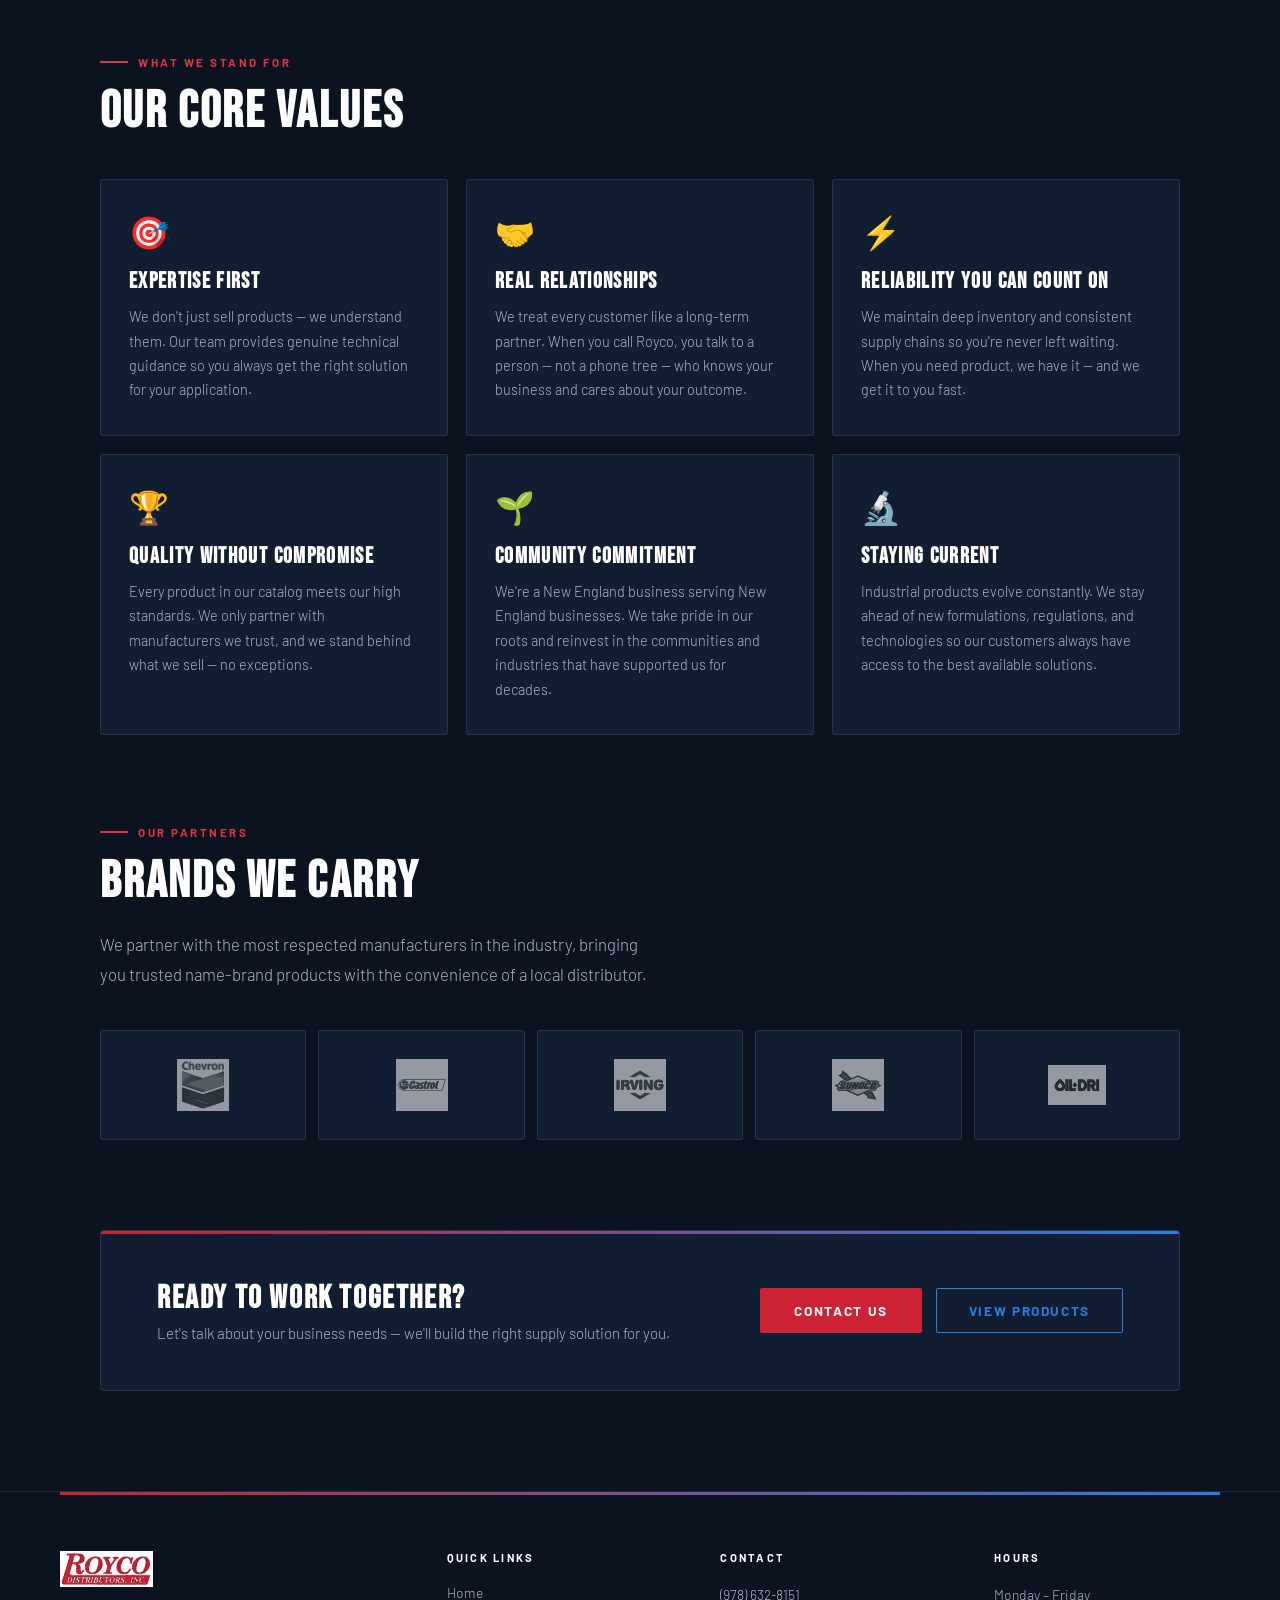
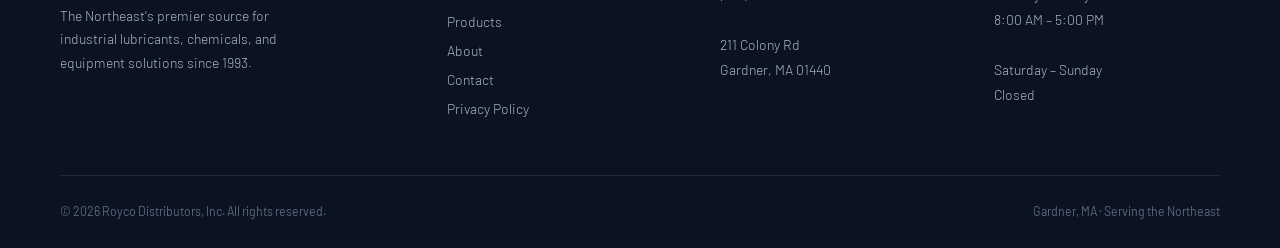
==== commit 905a6884: "images webp and svg" ====
--- a/pages/about.html
+++ b/pages/about.html
@@ -294,7 +294,7 @@
     <!-- ── NAVBAR ── -->
     <header class="navbar" id="navbar">
         <a href="../index.html" class="nav-logo">
-            <img src="../images/logo.png" alt="Royco Distributors Logo" onerror="this.style.display='none'">
+            <img src="../images/logo.svg" alt="Royco Distributors Logo" onerror="this.style.display='none'">
             <span class="nav-logo-text">Royco Distributors</span>
         </a>
         <button class="menu-toggle" id="menuToggle" aria-label="Toggle menu">
@@ -309,7 +309,7 @@
     </header>
 
     <!-- ── PAGE HERO ── -->
-    <section class="page-hero" style="background-image: url('../images/ss2.png'); background-size: cover; background-position: center 40%;">
+    <section class="page-hero" style="background-image: url('../images/ss2.webp'); background-size: cover; background-position: center 40%;">
         <div style="position:absolute;inset:0;background:linear-gradient(to right, rgba(11,18,32,0.93) 55%, rgba(11,18,32,0.65));"></div>
         <div class="page-hero-grid"></div>
         <div class="page-hero-orb page-hero-orb-1"></div>
@@ -352,14 +352,14 @@
         <!-- FACILITY & FLEET PHOTOS -->
         <div class="photo-row reveal" style="display:grid;grid-template-columns:1.4fr 1fr;gap:16px;margin-bottom:90px;border-radius:4px;overflow:hidden;">
             <div style="position:relative;overflow:hidden;border-radius:3px;">
-                <img src="../images/ss1.png" alt="Royco Distributors facility" style="width:100%;height:280px;object-fit:cover;object-position:center;display:block;transition:transform 0.6s ease;">
+                <img src="../images/ss1.webp" alt="Royco Distributors facility" style="width:100%;height:280px;object-fit:cover;object-position:center;display:block;transition:transform 0.6s ease;">
                 <div style="position:absolute;bottom:0;left:0;right:0;padding:20px 24px;background:linear-gradient(to top,rgba(11,18,32,0.9),transparent);">
                     <div style="font-family:'Bebas Neue',sans-serif;font-size:1.1rem;letter-spacing:0.08em;color:var(--white);">Our Facility</div>
                     <div style="font-size:0.78rem;font-weight:300;color:var(--silver);">211 Colony Rd, Gardner, MA</div>
                 </div>
             </div>
             <div style="position:relative;overflow:hidden;border-radius:3px;">
-                <img src="../images/ss3.png" alt="Royco Distributors fleet" style="width:100%;height:280px;object-fit:cover;object-position:center top;display:block;transition:transform 0.6s ease;">
+                <img src="../images/ss3.webp" alt="Royco Distributors fleet" style="width:100%;height:280px;object-fit:cover;object-position:center top;display:block;transition:transform 0.6s ease;">
                 <div style="position:absolute;bottom:0;left:0;right:0;padding:20px 24px;background:linear-gradient(to top,rgba(11,18,32,0.9),transparent);">
                     <div style="font-family:'Bebas Neue',sans-serif;font-size:1.1rem;letter-spacing:0.08em;color:var(--white);">Our Fleet</div>
                     <div style="font-size:0.78rem;font-weight:300;color:var(--silver);">Delivering across the Northeast</div>
@@ -439,11 +439,11 @@
                 <p class="section-body" style="max-width:560px">We partner with the most respected manufacturers in the industry, bringing you trusted name-brand products with the convenience of a local distributor.</p>
             </div>
             <div class="brands-grid reveal">
-                <div class="brand-card"><img src="../images/chevron.png" alt="Chevron" style="height:52px;width:auto;object-fit:contain;"></div>
-                <div class="brand-card"><img src="../images/castrol.png" alt="Castrol" style="height:52px;width:auto;object-fit:contain;"></div>
-                <div class="brand-card"><img src="../images/irving.png" alt="Irving" style="height:52px;width:auto;object-fit:contain;"></div>
-                <div class="brand-card"><img src="../images/sunoco.png" alt="Sunoco" style="height:52px;width:auto;object-fit:contain;"></div>
-                <div class="brand-card"><img src="../images/logo-oildri-o.png" alt="Oil-Dri" style="height:40px;width:auto;object-fit:contain;"></div>
+                <div class="brand-card"><img src="../images/chevron.svg" alt="Chevron" style="height:52px;width:auto;object-fit:contain;"></div>
+                <div class="brand-card"><img src="../images/castrol.svg" alt="Castrol" style="height:52px;width:auto;object-fit:contain;"></div>
+                <div class="brand-card"><img src="../images/irving.svg" alt="Irving" style="height:52px;width:auto;object-fit:contain;"></div>
+                <div class="brand-card"><img src="../images/sunoco.svg" alt="Sunoco" style="height:52px;width:auto;object-fit:contain;"></div>
+                <div class="brand-card"><img src="../images/logo-oildri-o.svg" alt="Oil-Dri" style="height:40px;width:auto;object-fit:contain;"></div>
             </div>
         </div>
 
@@ -466,7 +466,7 @@
         <div class="footer-accent-line"></div>
         <div class="footer-inner">
             <div class="footer-brand">
-                <img src="../images/logo.png" alt="Royco Distributors" onerror="this.style.display='none'">
+                <img src="../images/logo.svg" alt="Royco Distributors" onerror="this.style.display='none'">
                 <p>The Northeast's premier source for industrial lubricants, chemicals, and equipment solutions since 1993.</p>
             </div>
             <div class="footer-col">
--- a/styles.css
+++ b/styles.css
@@ -559,6 +559,7 @@
     background: linear-gradient(135deg, rgba(26,76,138,0.07), transparent 60%);
     opacity: 0;
     transition: opacity 0.35s;
+    pointer-events: none;
 }
 .product-card:hover {
     border-color: var(--blue-bright);
@@ -574,7 +575,7 @@
     margin-bottom: 18px;
 }
 .product-icon {
-    width: 46px; height: 46px;
+    width: 92px; height: 92px;
     background: rgba(176,28,46,0.1);
     border: 1px solid rgba(176,28,46,0.22);
     border-radius: 4px;
@@ -615,9 +616,18 @@
     font-size: 0.85rem;
     transition: all 0.3s;
 }
+.product-arrow a{
+    display: inline-flex;
+    align-items: center;
+    justify-content: center;
+    text-decoration: none;
+    cursor: pointer;
+    position: relative;
+    z-index: 5;
+}
 .product-card:hover .product-arrow {
-    border-color: var(--blue-bright);
-    color: var(--blue-bright);
+    border-color: var(--divider);
+    color: var(--steel);
     transform: translate(2px, -2px);
 }
 
@@ -744,6 +754,22 @@
     animation: lineShift 4s linear infinite;
     margin-bottom: 56px;
 }
+
+.footer-legal {
+    max-width: 1200px;
+    margin: 0 auto;
+    padding: 0 60px 18px;
+    text-align: center;
+    border-top: 1px solid rgba(255,255,255,0.08);
+}
+
+.footer-legal p {
+    margin: 18px 0 0;
+    font-size: 0.78rem;
+    line-height: 1.6;
+    color: rgba(255,255,255,0.62);
+}
+
 @keyframes lineShift {
     0%   { background-position: 0% 0; }
     100% { background-position: 200% 0; }
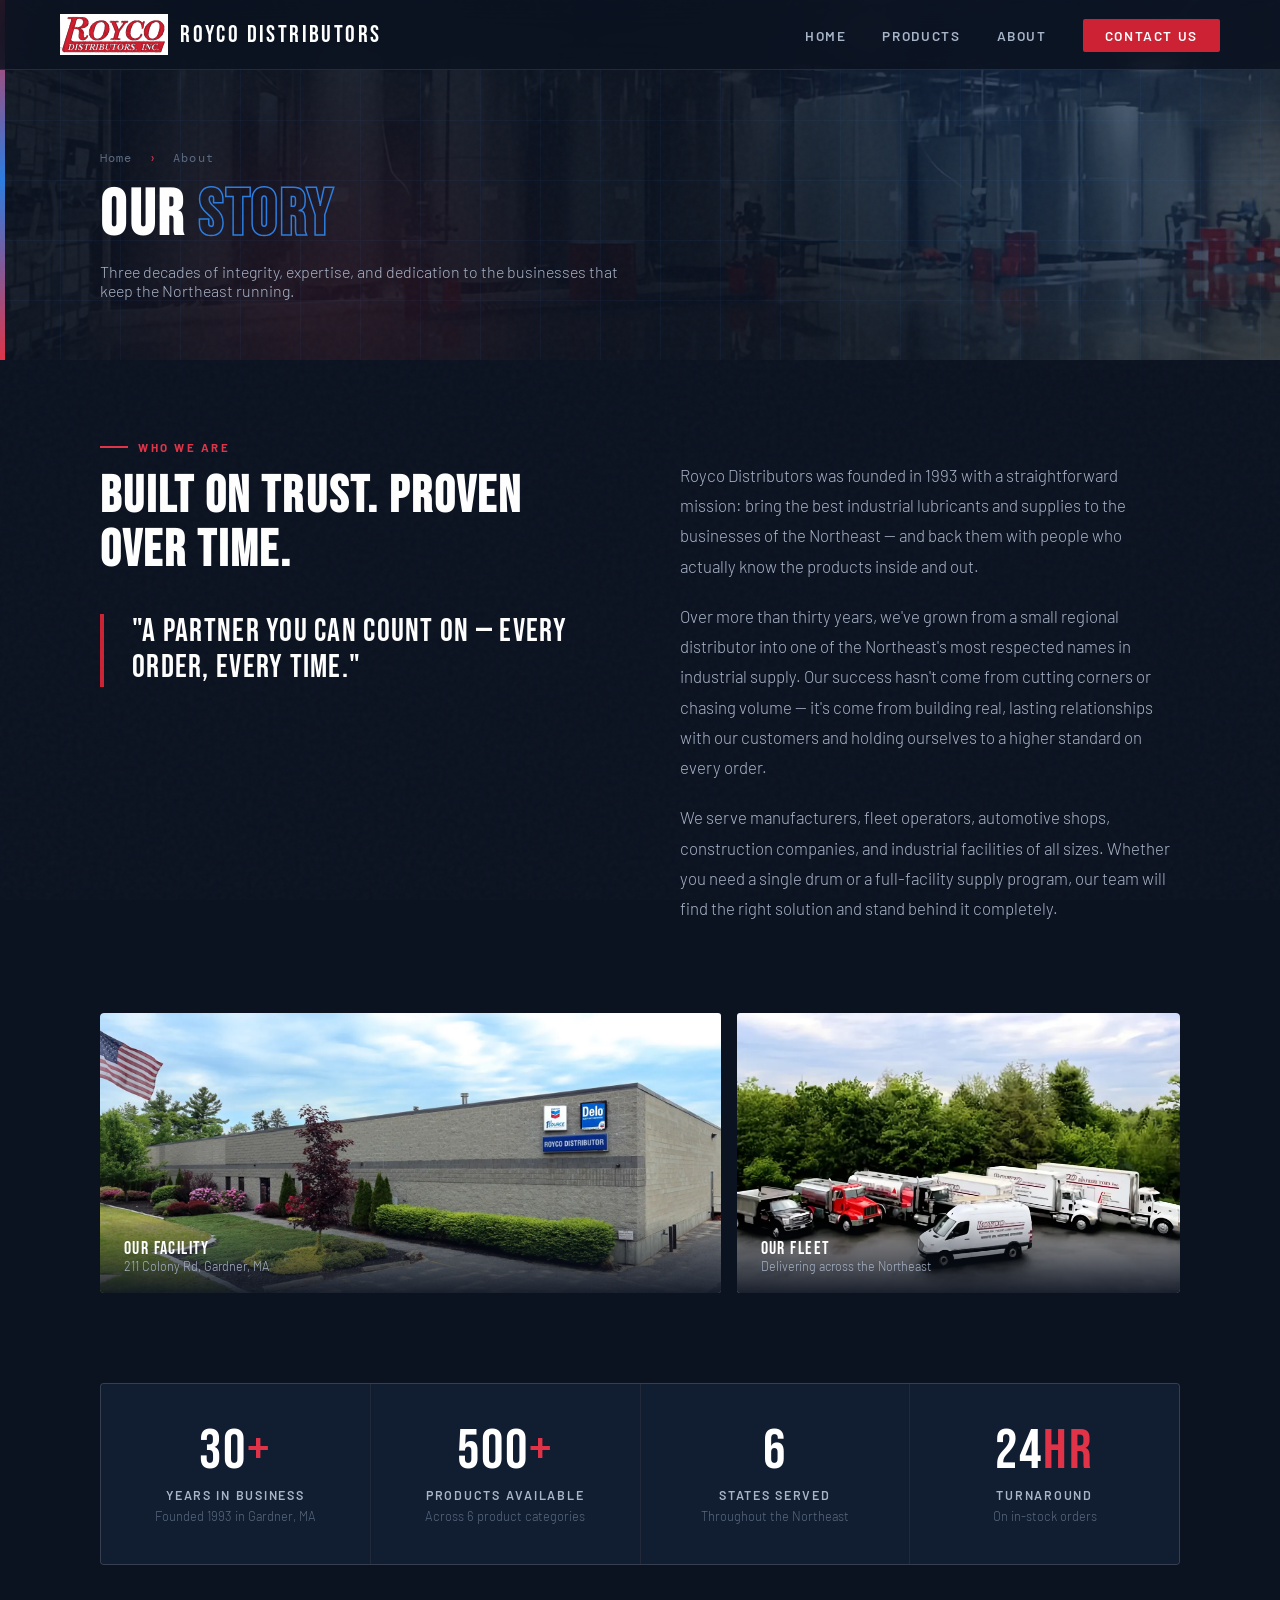
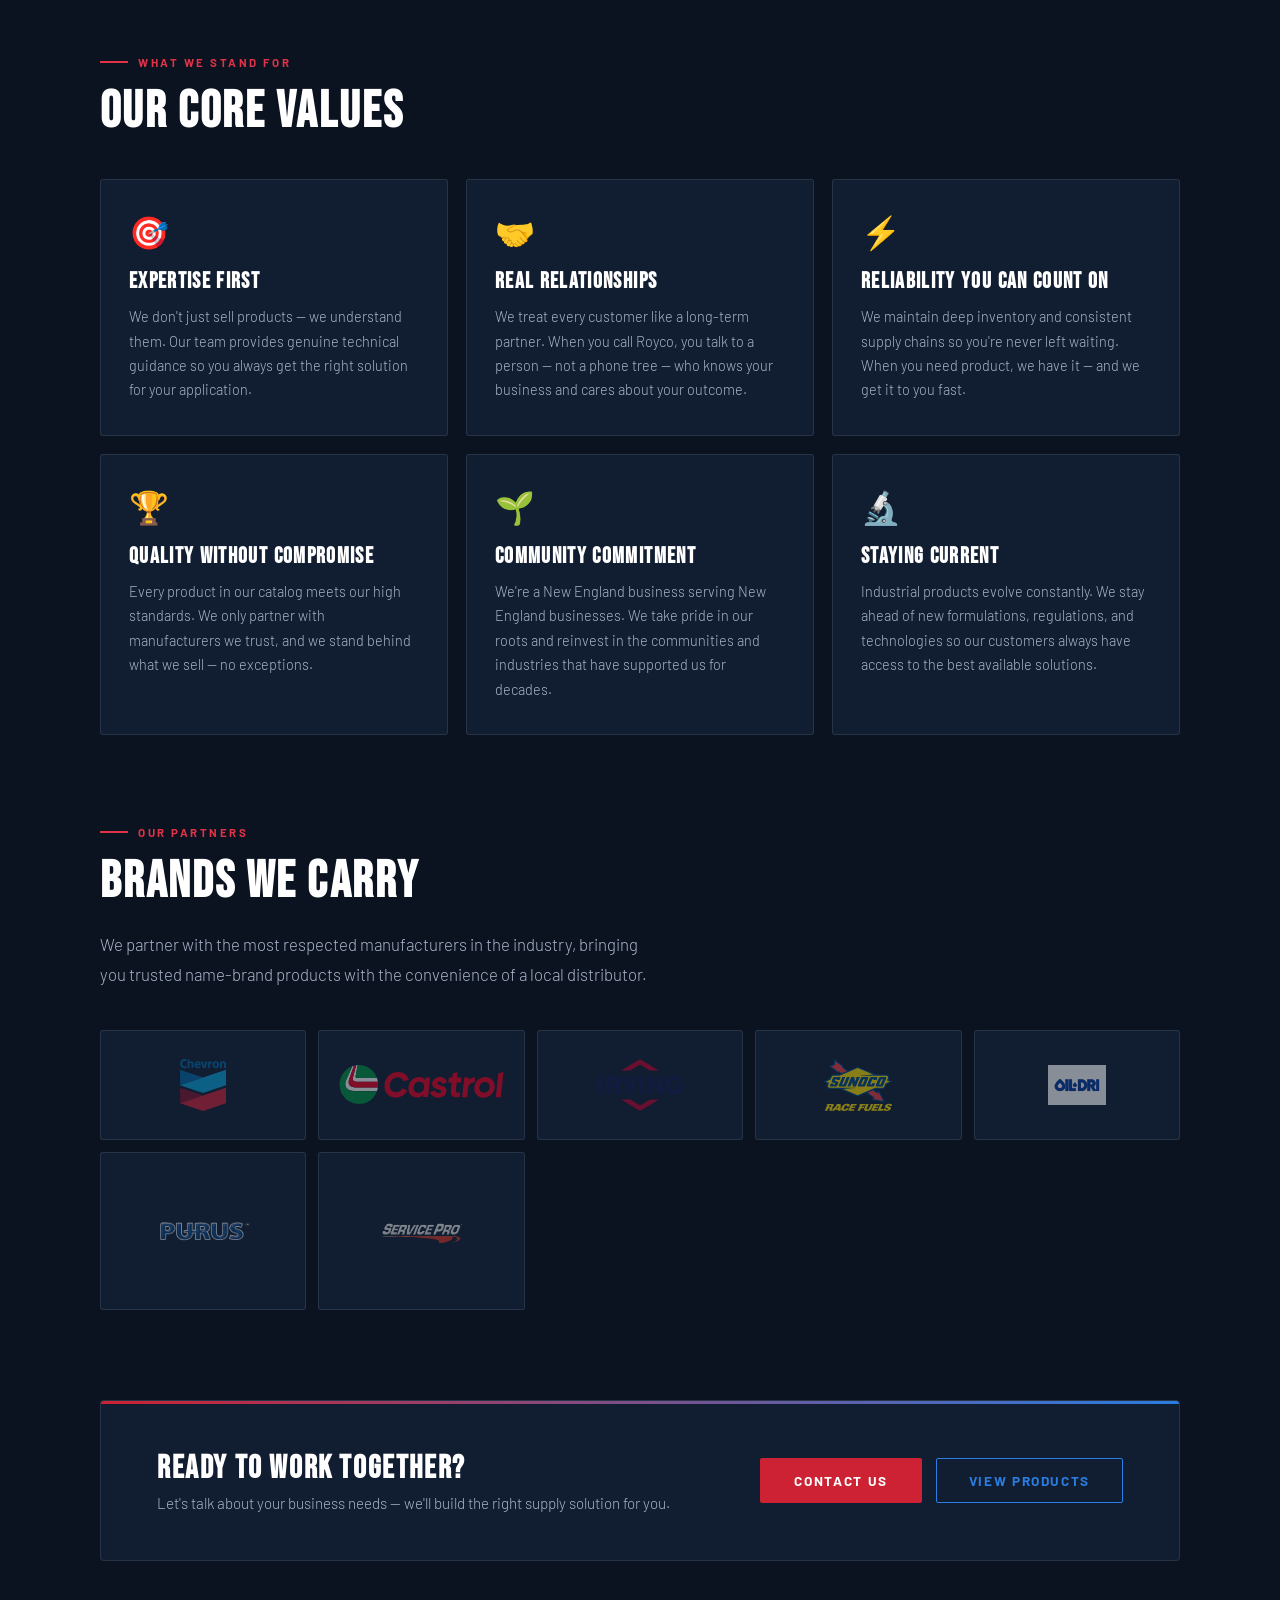
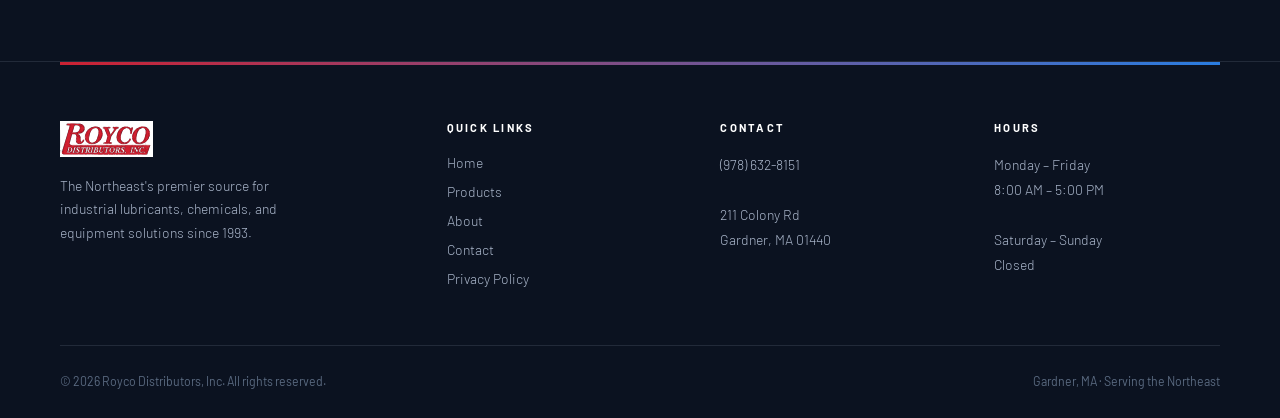
==== commit 953a45c0: "images chaning" ====
--- a/pages/about.html
+++ b/pages/about.html
@@ -223,19 +223,10 @@
             justify-content: center;
             transition: border-color 0.3s, transform 0.3s;
         }
-        .brand-card img {
-            filter: grayscale(100%);
-            opacity: 0.55;
-            transition: filter 0.3s, opacity 0.3s;
-            max-width: 100%;
-        }
+
         .brand-card:hover {
             border-color: var(--blue-bright);
             transform: translateY(-2px);
-        }
-        .brand-card:hover img {
-            filter: grayscale(0%);
-            opacity: 1;
         }
 
         /* CTA strip */
@@ -444,6 +435,8 @@
                 <div class="brand-card"><img src="../images/irving.svg" alt="Irving" style="height:52px;width:auto;object-fit:contain;"></div>
                 <div class="brand-card"><img src="../images/sunoco.svg" alt="Sunoco" style="height:52px;width:auto;object-fit:contain;"></div>
                 <div class="brand-card"><img src="../images/logo-oildri-o.svg" alt="Oil-Dri" style="height:40px;width:auto;object-fit:contain;"></div>
+                <div class="brand-card"><img src="../images/purus.png" alt="Purus" style="height:100px;width:auto;object-fit:contain;"></div>
+                <div class="brand-card"><img src="../images/servicepro.png" alt="Service Pro" style="height:100px;width:auto;object-fit:contain;"></div>
             </div>
         </div>
 
--- a/styles.css
+++ b/styles.css
@@ -33,7 +33,9 @@
     overflow-x: hidden;
 }
 
-/* ── NOISE TEXTURE OVERLAY ── */
+/* ── NOISE TEXTURE OVERLAY ──
+   FIX: z-index lowered from 9000 → 100 so it doesn't
+   block dropdowns, modals, or fixed elements            */
 body::after {
     content: '';
     position: fixed;
@@ -41,7 +43,7 @@
     background-image: url("data:image/svg+xml,%3Csvg viewBox='0 0 200 200' xmlns='http://www.w3.org/2000/svg'%3E%3Cfilter id='n'%3E%3CfeTurbulence type='fractalNoise' baseFrequency='0.85' numOctaves='4' stitchTiles='stitch'/%3E%3C/filter%3E%3Crect width='100%25' height='100%25' filter='url(%23n)'/%3E%3C/svg%3E");
     opacity: 0.03;
     pointer-events: none;
-    z-index: 9000;
+    z-index: 100;
 }
 
 /* ════════════════════════════════
@@ -108,6 +110,16 @@
 }
 .nav-links a:hover { color: var(--white); }
 .nav-links a:hover::after { transform: scaleX(1); }
+
+/* FIX: active nav link indicator */
+.nav-links a[aria-current="page"] {
+    color: var(--white);
+}
+.nav-links a[aria-current="page"]::after {
+    transform: scaleX(1);
+    background: var(--blue-bright);
+}
+
 .nav-cta {
     background: var(--red-mid) !important;
     color: var(--white) !important;
@@ -131,6 +143,17 @@
     width: 26px; height: 2px;
     background: var(--silver);
     transition: all 0.3s;
+}
+/* FIX: animated hamburger → X on open */
+.menu-toggle.open span:nth-child(1) {
+    transform: translateY(7px) rotate(45deg);
+}
+.menu-toggle.open span:nth-child(2) {
+    opacity: 0;
+    transform: scaleX(0);
+}
+.menu-toggle.open span:nth-child(3) {
+    transform: translateY(-7px) rotate(-45deg);
 }
 
 /* ════════════════════════════════
@@ -576,8 +599,8 @@
 }
 .product-icon {
     width: 92px; height: 92px;
-    background: rgba(176,28,46,0.1);
-    border: 1px solid rgba(176,28,46,0.22);
+    background: rgba(255,255,255,0.06);
+    border: 1px solid rgba(255,255,255,0.1);
     border-radius: 4px;
     display: flex;
     align-items: center;
@@ -585,10 +608,24 @@
     font-size: 1.3rem;
     margin-bottom: 18px;
     transition: background 0.3s, border-color 0.3s;
+    padding: 10px;
+}
+
+.product-icon img {
+    opacity: 0.85;
+    transition: filter 0.35s, opacity 0.35s;
+    max-width: 100%;
+    max-height: 100%;
+    object-fit: contain;
 }
 .product-card:hover .product-icon {
     background: rgba(42,125,225,0.12);
     border-color: rgba(42,125,225,0.28);
+}
+/* On hover, restore color for logos that support it */
+.product-card:hover .product-icon img {
+    filter: none;
+    opacity: 1;
 }
 .product-card h3 {
     font-family: 'Bebas Neue', sans-serif;
@@ -603,31 +640,26 @@
     color: var(--silver);
     line-height: 1.65;
 }
+
+/* FIX: product-arrow — was a bare div wrapping an <a>,
+   now the <a> is the product-arrow directly (consistent) */
 .product-arrow {
     position: absolute;
     bottom: 24px; right: 24px;
     width: 30px; height: 30px;
     border: 1px solid var(--divider);
     border-radius: 50%;
-    display: flex;
+    display: inline-flex;
     align-items: center;
     justify-content: center;
     color: var(--steel);
     font-size: 0.85rem;
+    text-decoration: none;
     transition: all 0.3s;
 }
-.product-arrow a{
-    display: inline-flex;
-    align-items: center;
-    justify-content: center;
-    text-decoration: none;
-    cursor: pointer;
-    position: relative;
-    z-index: 5;
-}
 .product-card:hover .product-arrow {
-    border-color: var(--divider);
-    color: var(--steel);
+    border-color: var(--blue-bright);
+    color: var(--blue-bright);
     transform: translate(2px, -2px);
 }
 
@@ -740,6 +772,7 @@
 
 /* ════════════════════════════════
    FOOTER
+   FIX: removed redundant inner padding from footer-legal
 ════════════════════════════════ */
 .footer {
     background: var(--navy);
@@ -754,22 +787,19 @@
     animation: lineShift 4s linear infinite;
     margin-bottom: 56px;
 }
-
 .footer-legal {
     max-width: 1200px;
     margin: 0 auto;
-    padding: 0 60px 18px;
+    padding-top: 18px;
     text-align: center;
     border-top: 1px solid rgba(255,255,255,0.08);
 }
-
 .footer-legal p {
     margin: 18px 0 0;
     font-size: 0.78rem;
     line-height: 1.6;
     color: rgba(255,255,255,0.62);
 }
-
 @keyframes lineShift {
     0%   { background-position: 0% 0; }
     100% { background-position: 200% 0; }
@@ -832,6 +862,31 @@
 }
 
 /* ════════════════════════════════
+   PRODUCTS PAGE — Category logo fix
+   SVGs in the category-icon box on products.html
+════════════════════════════════ */
+.category-icon img {
+    opacity: 0.9;
+    transition: filter 0.3s, opacity 0.3s;
+    max-width: 100%;
+    max-height: 100%;
+    object-fit: contain;
+}
+
+/* ── ABOUT PAGE — Brand grid logo fix ──
+   Grayscale + invert so logos are legible on dark bg,
+   then restore on hover                                */
+.brand-card img {
+    opacity: 0.5;
+    transition: filter 0.3s, opacity 0.3s;
+    max-width: 100%;
+}
+.brand-card:hover img {
+    filter: none;
+    opacity: 1;
+}
+
+/* ════════════════════════════════
    SCROLL REVEAL ANIMATIONS
 ════════════════════════════════ */
 @keyframes fadeUp {
@@ -855,6 +910,41 @@
 .reveal.visible, .reveal-left.visible {
     opacity: 1;
     transform: none;
+}
+
+/* ════════════════════════════════
+   FORM SUCCESS / ERROR STATES
+   (used by contact.html JS)
+════════════════════════════════ */
+.form-success {
+    display: none;
+    text-align: center;
+    padding: 40px 20px;
+}
+.form-success .success-icon { font-size: 3rem; margin-bottom: 16px; }
+.form-success h3 {
+    font-family: 'Bebas Neue', sans-serif;
+    font-size: 2rem;
+    letter-spacing: 0.06em;
+    color: var(--white);
+    margin-bottom: 10px;
+}
+.form-success p {
+    font-size: 0.95rem;
+    font-weight: 300;
+    color: var(--silver);
+}
+
+.form-error-msg {
+    display: none;
+    background: rgba(176,28,46,0.12);
+    border: 1px solid rgba(224,51,72,0.35);
+    border-radius: 2px;
+    padding: 12px 16px;
+    margin-top: 14px;
+    font-size: 0.88rem;
+    color: var(--red-bright);
+    text-align: center;
 }
 
 /* ════════════════════════════════
@@ -873,6 +963,7 @@
         padding: 20px 24px 28px;
         gap: 18px;
         backdrop-filter: blur(16px);
+        z-index: 490;
     }
     .menu-toggle { display: flex; }
     .hero-inner { grid-template-columns: 1fr; padding: 30px 24px 60px; gap: 36px; }
